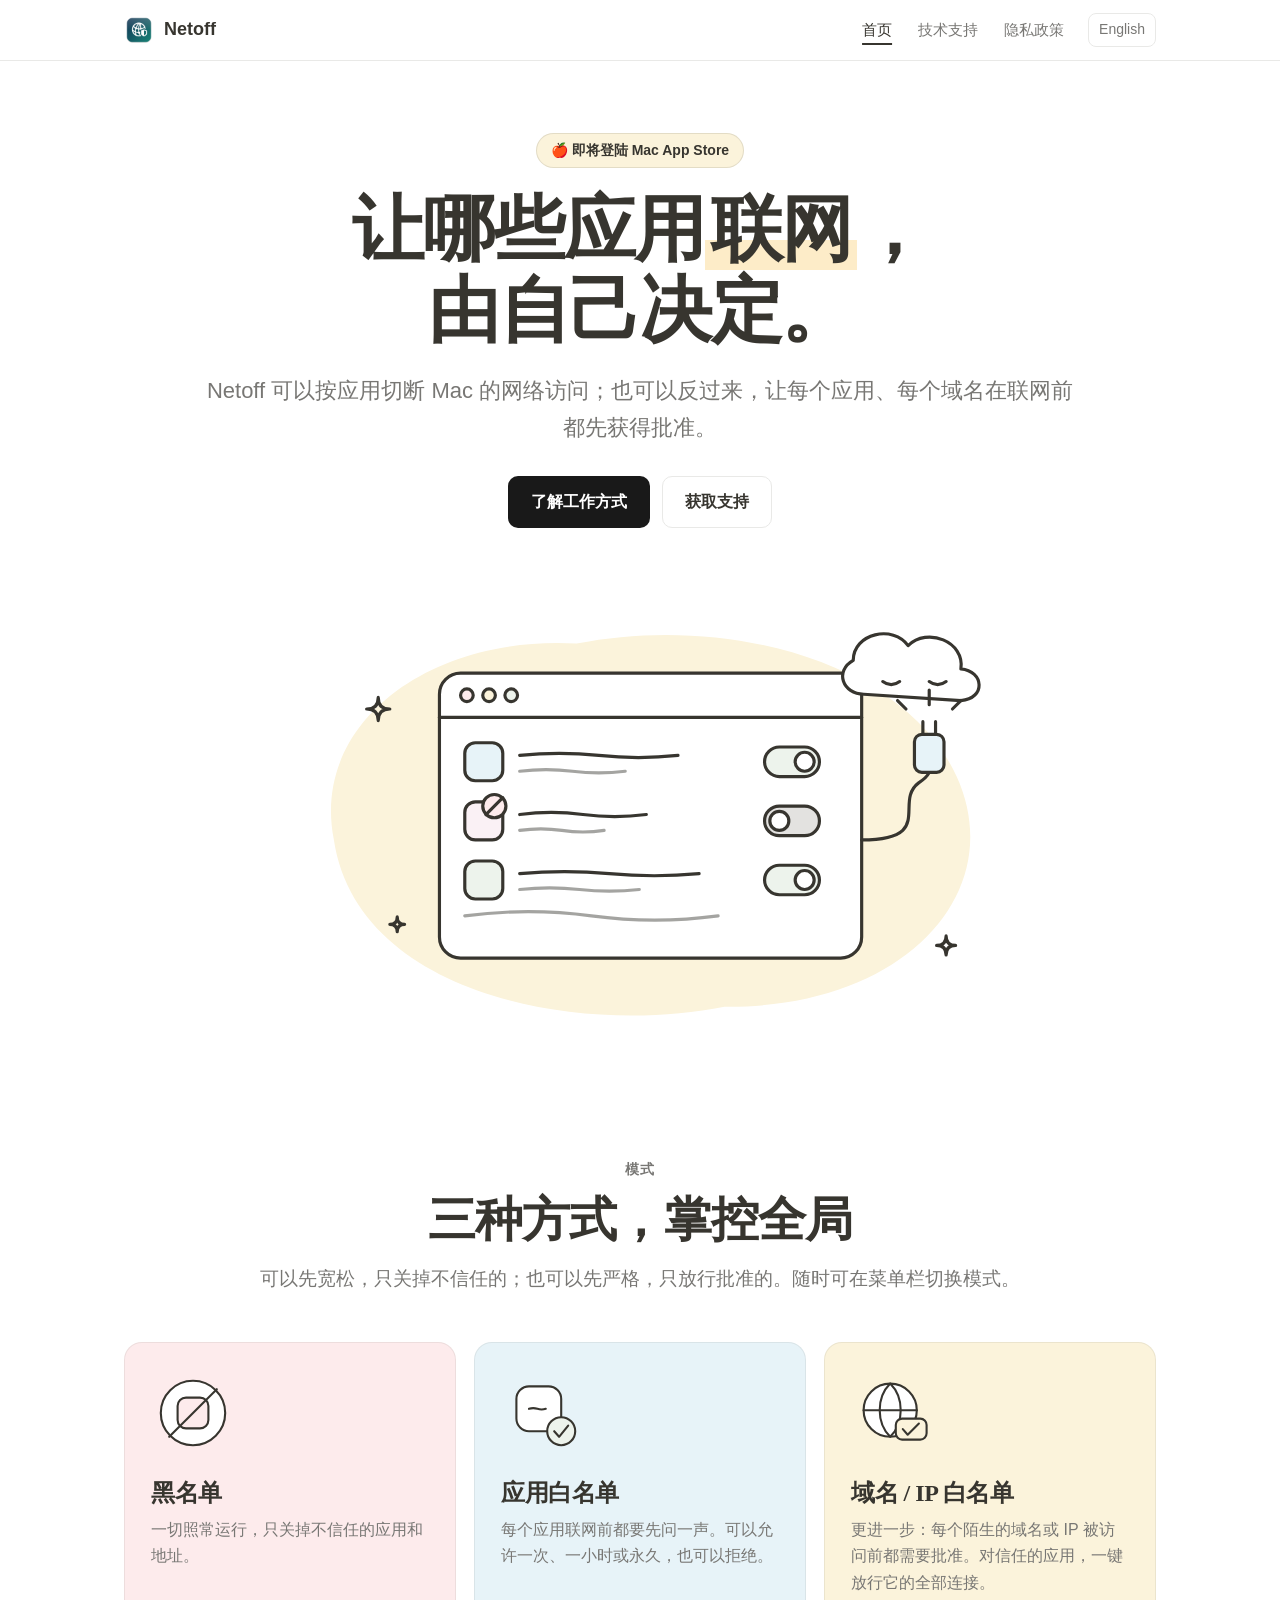
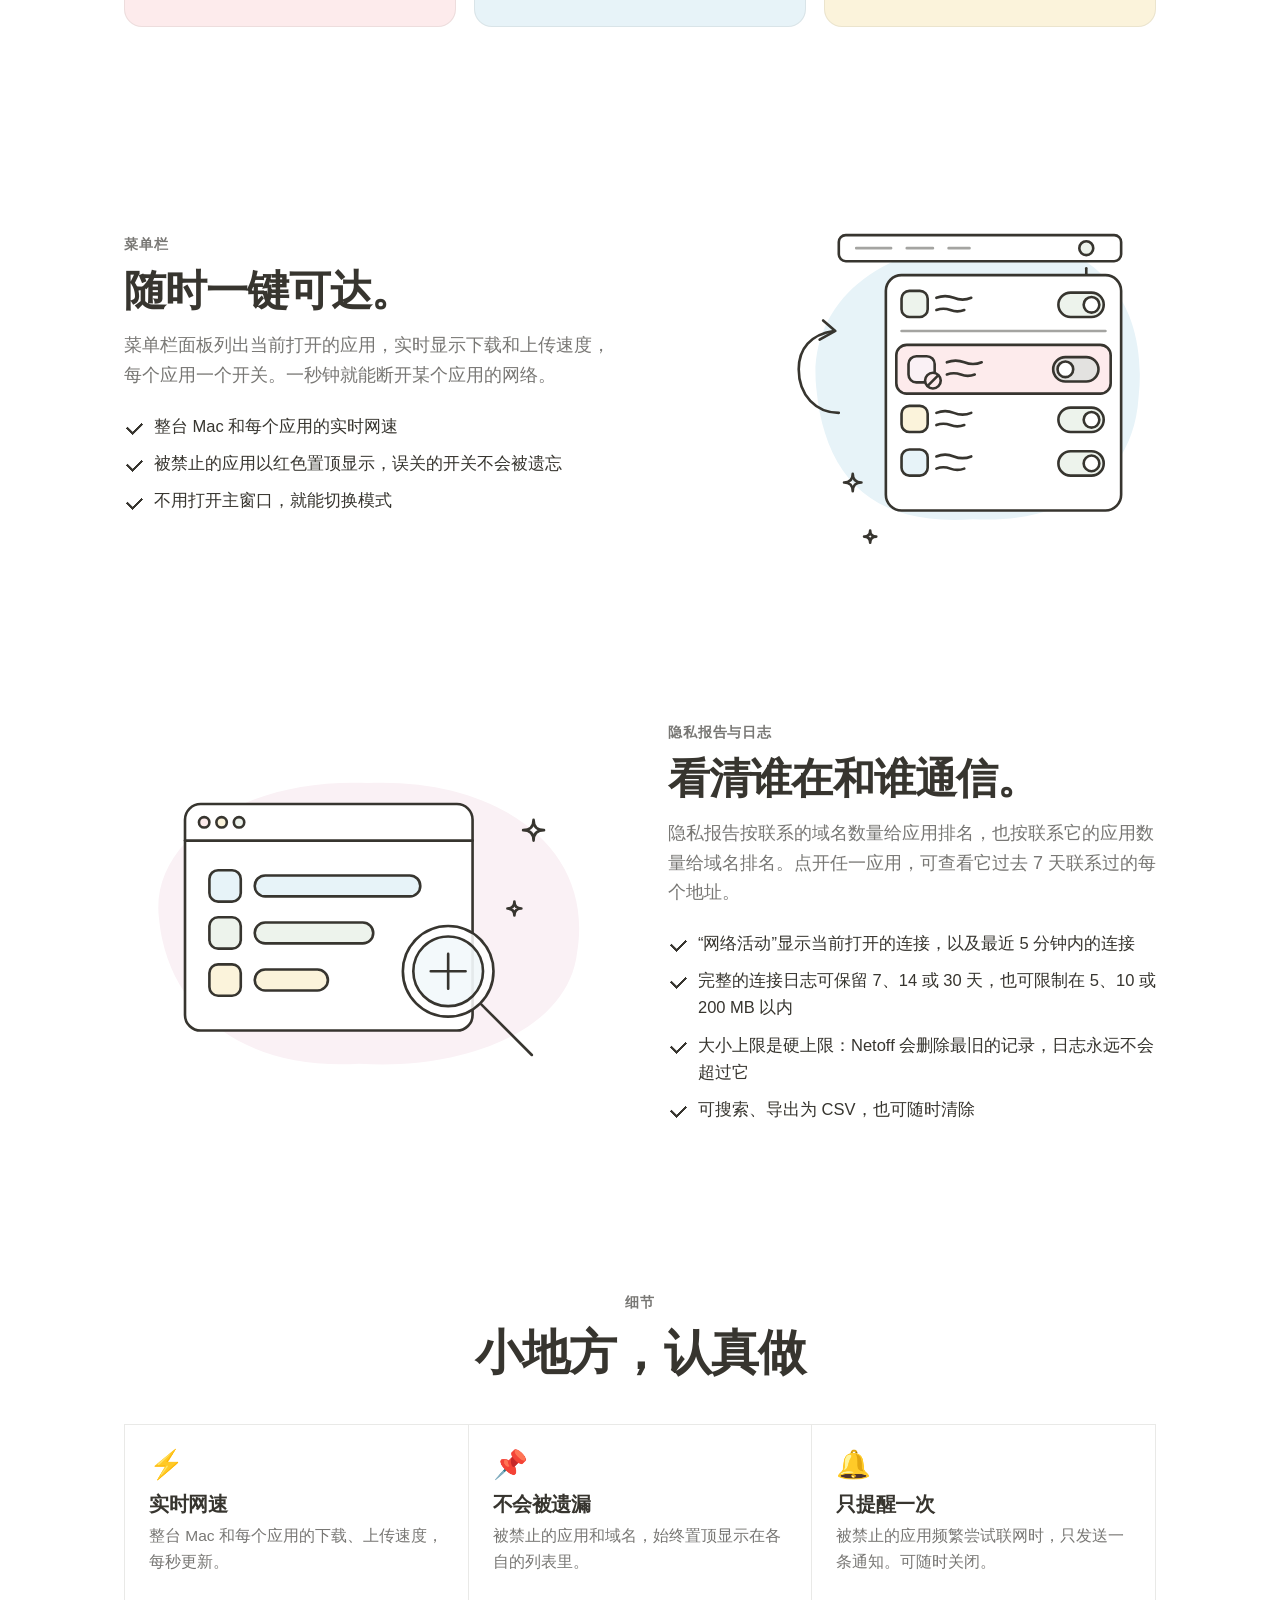
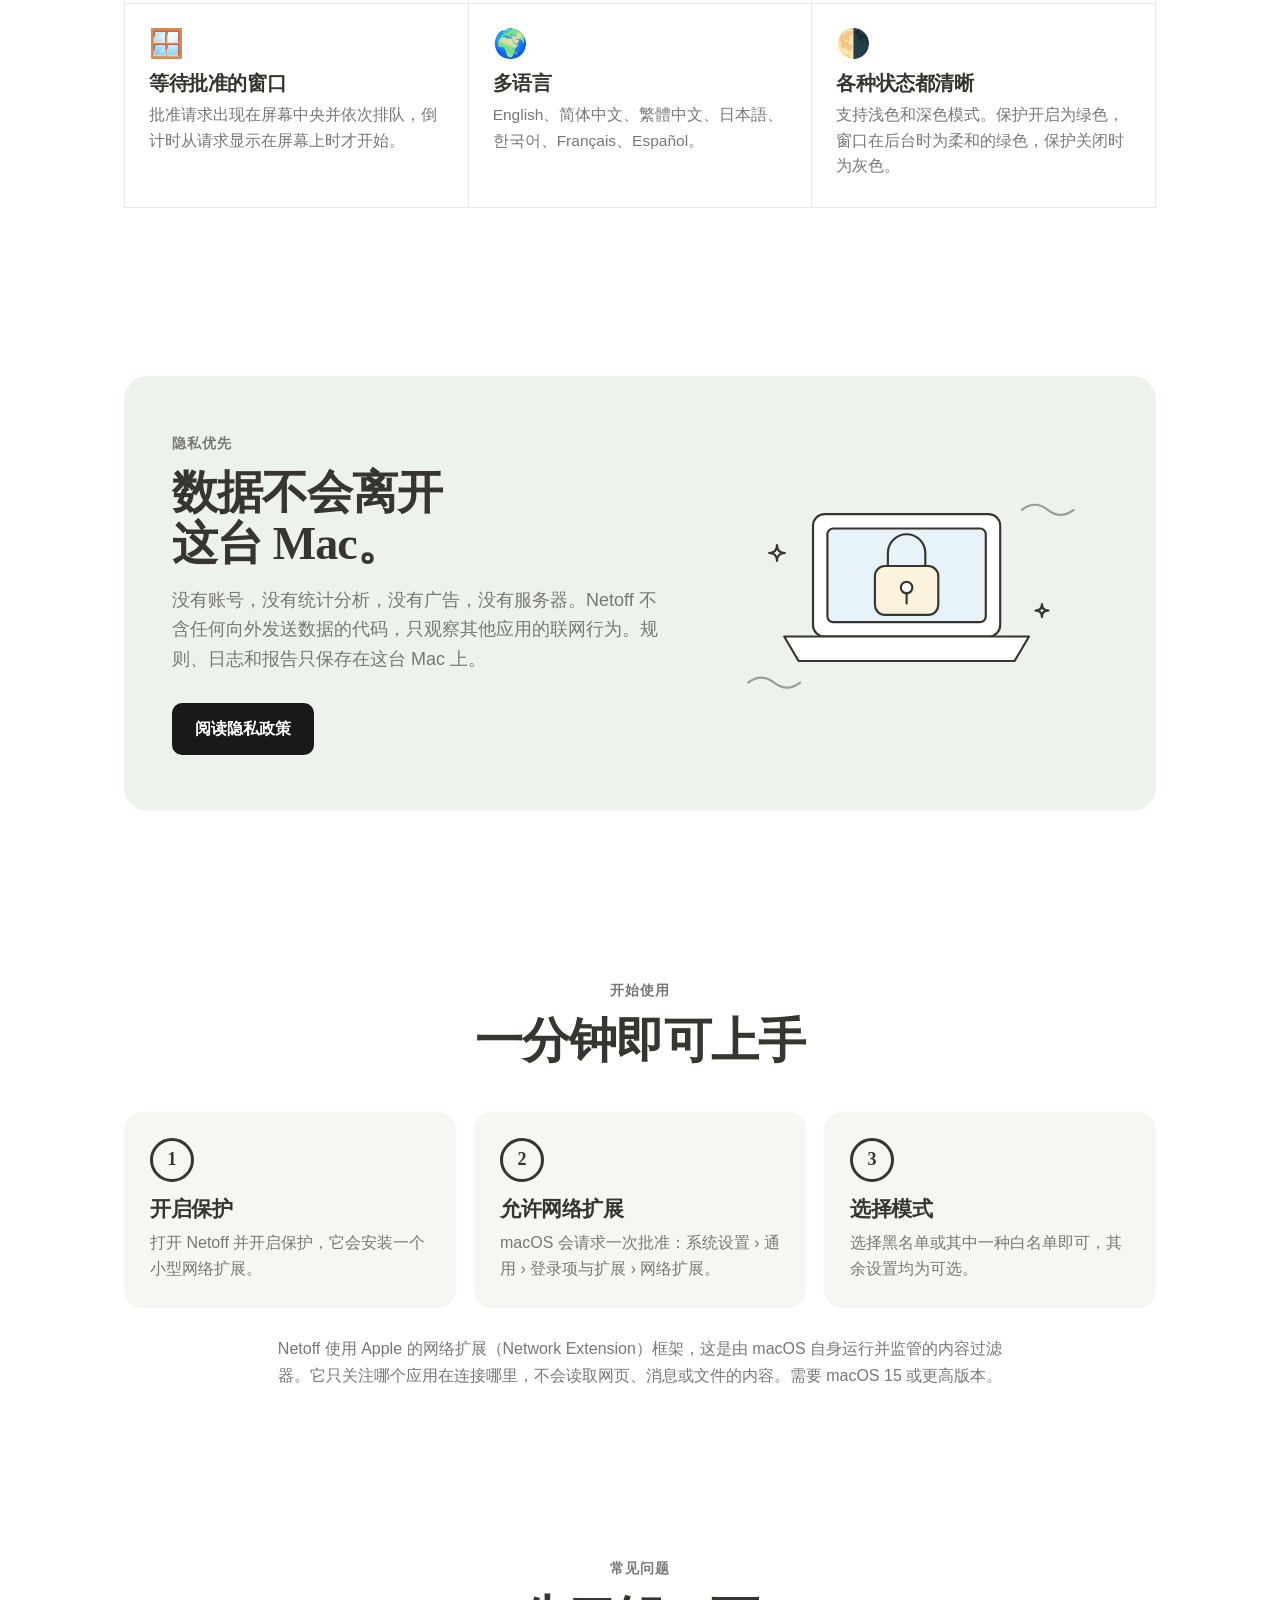
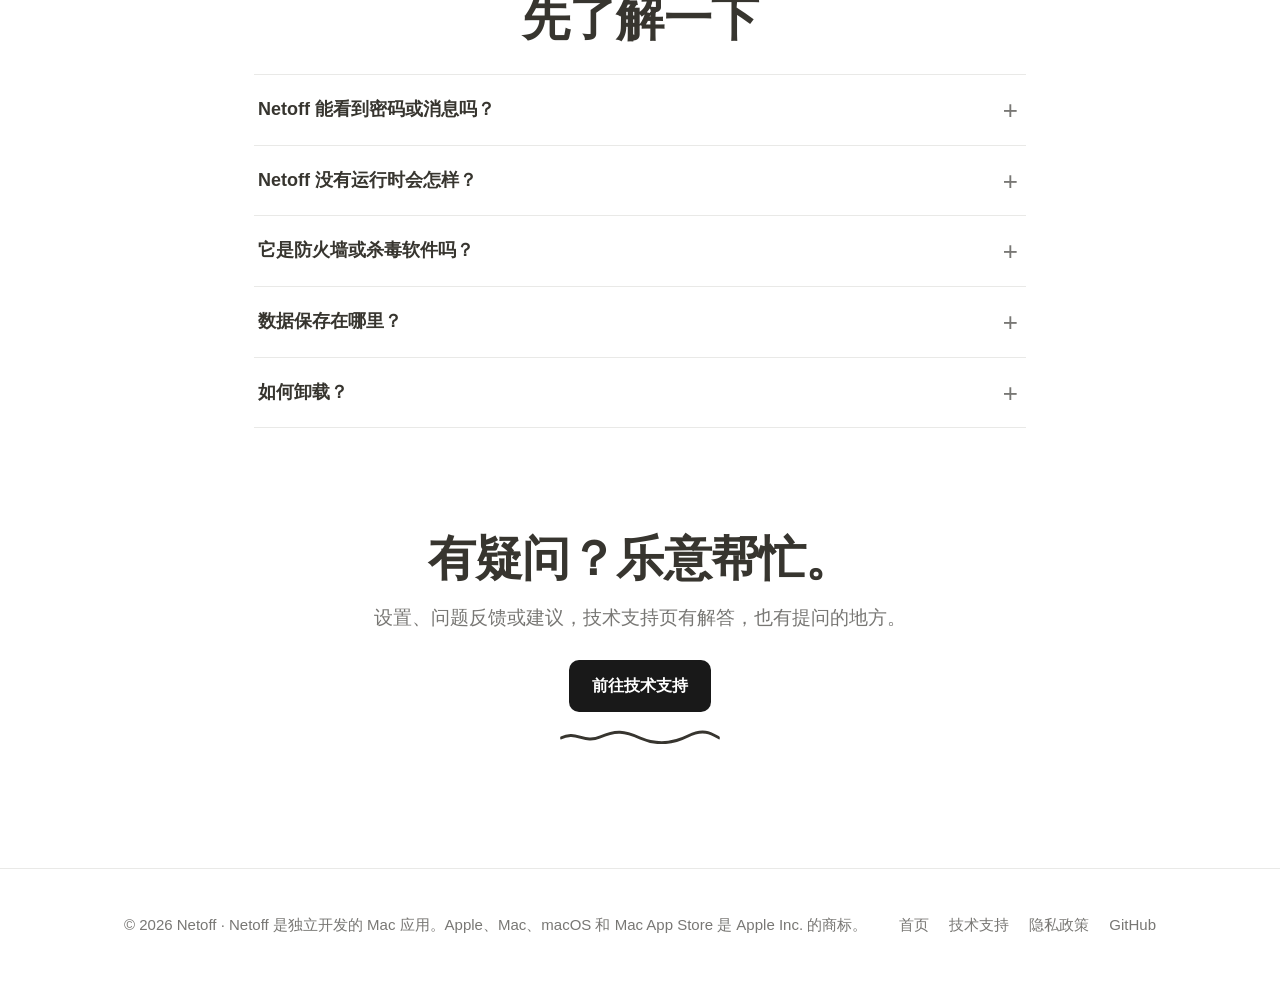
==== zh/index.html @ 0791eb42 "Add Netoff website: home, privacy policy and support (en, zh-Hans) Static site for GitHub Pages in a" ====
<!doctype html>
<html lang="zh-Hans">
<head>
<meta charset="utf-8">
<meta name="viewport" content="width=device-width, initial-scale=1">
<title>Netoff — 让哪些应用联网，由自己决定</title>
<meta name="description" content="Netoff 是一款 Mac 应用：按应用切断网络访问，或要求每个应用、每个域名联网前先获得批准。实时网速、隐私报告和连接日志。数据不会离开这台 Mac。">
<meta name="color-scheme" content="light dark">
<link rel="canonical" href="https://boxhezibox.github.io/netoff/zh/">
<link rel="alternate" hreflang="en" href="https://boxhezibox.github.io/netoff/">
<link rel="alternate" hreflang="zh-Hans" href="https://boxhezibox.github.io/netoff/zh/">
<link rel="alternate" hreflang="x-default" href="https://boxhezibox.github.io/netoff/">
<link rel="icon" type="image/png" sizes="32x32" href="../assets/favicon-32.png">
<link rel="apple-touch-icon" href="../assets/icon-180.png">
<meta property="og:type" content="website">
<meta property="og:title" content="Netoff — 让哪些应用联网，由自己决定">
<meta property="og:description" content="Netoff 是一款 Mac 应用：按应用切断网络访问，或要求每个应用、每个域名联网前先获得批准。实时网速、隐私报告和连接日志。数据不会离开这台 Mac。">
<meta property="og:image" content="https://boxhezibox.github.io/netoff/assets/icon-512.png">
<meta name="twitter:card" content="summary">
<link rel="stylesheet" href="../assets/style.css">
</head>
<body>
<a class="skip" href="#main">跳到正文</a>
<header class="nav"><div class="wrap">
  <a class="brand" href="../zh/" aria-label="Netoff"><img src="../assets/icon-180.png" alt="" width="30" height="30"><span>Netoff</span></a>
  <a class="link hide-sm" href="index.html" aria-current="page">首页</a>
  <a class="link" href="support.html">技术支持</a>
  <a class="link" href="privacy.html">隐私政策</a>
  <a class="lang" href="../index.html" hreflang="en" lang="en">English</a>
</div></header>
<main id="main">

<div class="wrap hero">
  <span class="pill">🍎 即将登陆 Mac App Store</span>
  <h1><span class="nb">让哪些应用<span class="mark">联网</span>，</span><span class="nb">由自己决定。</span></h1>
  <p class="sub">Netoff 可以按应用切断 Mac 的网络访问；也可以反过来，让每个应用、每个域名在联网前都先获得批准。</p>
  <div class="cta"><a class="btn primary" href="#how">了解工作方式</a><a class="btn ghost" href="support.html">获取支持</a></div>
  <div class="art"><svg class="doodle" viewBox="0 0 720 440" role="img" aria-label="A Mac window with three apps, one switched off, and a cable unplugged from the cloud" xmlns="http://www.w3.org/2000/svg">
  <path class="f-y" d="M70 250 C48 140 160 56 300 64 C440 36 610 80 660 190 C710 300 610 410 440 408 C300 436 92 396 70 250Z"/>
  <rect class="ink f-w" x="170" y="92" width="400" height="270" rx="20"/>
  <path class="ink" d="M170 134 H570"/>
  <circle class="ink f-r" cx="196" cy="113" r="6"/><circle class="ink f-y" cx="217" cy="113" r="6"/><circle class="ink f-g" cx="238" cy="113" r="6"/>
  <rect class="ink f-b" x="194" y="158" width="36" height="36" rx="10"/><path class="ink" d="M246 170 q37.5 -4 75.0 0 t75.0 0"/><path class="ink soft" d="M246 185 q25.0 -3 50.0 0 t50.0 0"/><rect class="ink f-g" x="478" y="162" width="52" height="28" rx="14"/><circle class="ink f-w" cx="516" cy="176" r="9"/>
  <rect class="ink f-p" x="194" y="214" width="36" height="36" rx="10"/><path class="ink" d="M246 226 q30.0 -4 60.0 0 t60.0 0"/><path class="ink soft" d="M246 241 q20.0 -3 40.0 0 t40.0 0"/><rect class="ink f-gray" x="478" y="218" width="52" height="28" rx="14"/><circle class="ink f-w" cx="492" cy="232" r="9"/><circle class="ink f-r" cx="222" cy="218" r="11"/><path class="ink" d="M214 226 L230 210"/>
  <rect class="ink f-g" x="194" y="270" width="36" height="36" rx="10"/><path class="ink" d="M246 282 q42.5 -4 85.0 0 t85.0 0"/><path class="ink soft" d="M246 297 q28.333333333333332 -3 56.666666666666664 0 t56.666666666666664 0"/><rect class="ink f-g" x="478" y="274" width="52" height="28" rx="14"/><circle class="ink f-w" cx="516" cy="288" r="9"/>
  <path class="ink soft" d="M194 322 q60 -8 120 0 t120 0"/>
  <path class="ink f-w" d="M572 112 C552 112 544 90 562 80 C562 54 600 46 614 66 C632 48 668 62 664 88 C686 90 688 116 664 118 Z"/>
  <path class="ink" d="M590 100 q8 6 16 0 M634 100 q8 6 16 0"/>
  <path class="ink" d="M570 250 C640 250 600 214 624 196 C636 188 634 184 634 184"/>
  <rect class="ink f-b" x="620" y="150" width="28" height="36" rx="7" transform="rotate(0)"/>
  <path class="ink" d="M628 150 V138 M640 150 V138"/>
  <path class="ink" d="M612 126 l-8 -8 M634 122 V108 M656 126 l8 -8"/>
  <path class="ink" d="M112 115 Q112 126 123 126 Q112 126 112 137 Q112 126 101 126 Q112 126 112 115Z"/><path class="ink" d="M650 341 Q650 350 659 350 Q650 350 650 359 Q650 350 641 350 Q650 350 650 341Z"/><path class="ink" d="M130 323 Q130 330 137 330 Q130 330 130 337 Q130 330 123 330 Q130 330 130 323Z"/>
</svg></div>
</div>

<section id="modes"><div class="wrap">
  <div class="center"><div class="eyebrow">模式</div><h2 class="title">三种方式，掌控全局</h2>
  <p class="lead">可以先宽松，只关掉不信任的；也可以先严格，只放行批准的。随时可在菜单栏切换模式。</p></div>
  <div class="cards">
    <div class="card bg-r"><div class="ic"><svg class="doodle" viewBox="0 0 120 120" aria-hidden="true" xmlns="http://www.w3.org/2000/svg">
  <circle class="ink f-w" cx="60" cy="60" r="46"/>
  <rect class="ink f-r" x="38" y="38" width="44" height="44" rx="12"/>
  <path class="ink" d="M26 94 L94 26"/>
</svg></div><h3>黑名单</h3><p>一切照常运行，只关掉不信任的应用和地址。</p></div>
    <div class="card bg-b"><div class="ic"><svg class="doodle" viewBox="0 0 120 120" aria-hidden="true" xmlns="http://www.w3.org/2000/svg">
  <rect class="ink f-w" x="22" y="22" width="64" height="64" rx="18"/>
  <path class="ink" d="M40 54 q6 -2 12 0 t12 0"/>
  <circle class="ink f-g" cx="86" cy="86" r="20"/>
  <path class="ink" d="M76 86 l7 8 l13 -16"/>
</svg></div><h3>应用白名单</h3><p>每个应用联网前都要先问一声。可以允许一次、一小时或永久，也可以拒绝。</p></div>
    <div class="card bg-y"><div class="ic"><svg class="doodle" viewBox="0 0 120 120" aria-hidden="true" xmlns="http://www.w3.org/2000/svg">
  <circle class="ink f-w" cx="56" cy="56" r="38"/>
  <path class="ink" d="M18 56 H94 M56 18 C36 38 36 74 56 94 M56 18 C76 38 76 74 56 94"/>
  <rect class="ink f-y" x="64" y="68" width="44" height="30" rx="9"/>
  <path class="ink" d="M74 83 l7 8 l16 -16"/>
</svg></div><h3>域名 / IP 白名单</h3><p>更进一步：每个陌生的域名或 IP 被访问前都需要批准。对信任的应用，一键放行它的全部连接。</p></div>
  </div>
</div></section>

<section><div class="wrap split">
  <div class="text">
    <div class="eyebrow">菜单栏</div>
    <h2>随时一键可达。</h2>
    <p>菜单栏面板列出当前打开的应用，实时显示下载和上传速度，每个应用一个开关。一秒钟就能断开某个应用的网络。</p>
    <ul class="ticks">
      <li>整台 Mac 和每个应用的实时网速</li>
      <li>被禁止的应用以红色置顶显示，误关的开关不会被遗忘</li>
      <li>不用打开主窗口，就能切换模式</li>
    </ul>
  </div>
  <div><svg class="doodle" viewBox="0 0 560 400" role="img" aria-label="A menu bar panel listing apps with switches, a blocked app pinned at the top in red" xmlns="http://www.w3.org/2000/svg">
  <path class="f-b" d="M170 220 C160 120 250 50 380 54 C490 46 552 124 540 232 C534 330 450 378 350 372 C240 380 180 330 170 220Z"/>
  <rect class="ink f-w" x="196" y="46" width="324" height="30" rx="8"/>
  <path class="ink soft" d="M216 61 h40 M274 61 h30 M322 61 h24"/>
  <circle class="ink f-g" cx="480" cy="61" r="8"/>
  <path class="ink" d="M480 84 V92" />
  <rect class="ink f-w" x="250" y="92" width="270" height="270" rx="18"/>
  <rect class="ink f-g" x="268" y="110" width="30" height="30" rx="9"/>
  <path class="ink" d="M308 118 q10 -4 20 0 t20 0 M308 132 q8 -3 16 0 t16 0"/>
  <rect class="ink f-g" x="448" y="112" width="52" height="28" rx="14"/><circle class="ink f-w" cx="486" cy="126" r="9"/>
  <path class="ink soft" d="M268 156 H502"/>
  <rect class="ink f-r" x="262" y="172" width="246" height="56" rx="12"/>
  <rect class="ink f-p" x="276" y="185" width="30" height="30" rx="9"/>
  <circle class="ink f-r" cx="304" cy="213" r="9"/><path class="ink" d="M298 219 L310 207"/>
  <path class="ink" d="M320 192 q10 -4 20 0 t20 0 M320 206 q8 -3 16 0 t16 0"/>
  <rect class="ink f-gray" x="442" y="186" width="52" height="28" rx="14"/><circle class="ink f-w" cx="456" cy="200" r="9"/>
  <rect class="ink f-y" x="268" y="242" width="30" height="30" rx="9"/>
  <path class="ink" d="M308 250 q10 -4 20 0 t20 0 M308 264 q8 -3 16 0 t16 0"/>
  <rect class="ink f-g" x="448" y="244" width="52" height="28" rx="14"/><circle class="ink f-w" cx="486" cy="258" r="9"/>
  <rect class="ink f-b" x="268" y="292" width="30" height="30" rx="9"/>
  <path class="ink" d="M308 300 q10 -4 20 0 t20 0 M308 314 q8 -3 16 0 t16 0"/>
  <rect class="ink f-g" x="448" y="294" width="52" height="28" rx="14"/><circle class="ink f-w" cx="486" cy="308" r="9"/>
  <path class="ink" d="M196 250 C170 250 150 230 150 200 C150 176 164 160 190 156" /><path class="ink" d="M178 144 l14 12 l-18 10"/>
  <path class="ink" d="M212 320 Q212 330 222 330 Q212 330 212 340 Q212 330 202 330 Q212 330 212 320Z"/><path class="ink" d="M232 385 Q232 392 239 392 Q232 392 232 399 Q232 392 225 392 Q232 392 232 385Z"/>
</svg></div>
</div></section>

<section><div class="wrap split rev">
  <div class="text">
    <div class="eyebrow">隐私报告与日志</div>
    <h2>看清谁在和谁通信。</h2>
    <p>隐私报告按联系的域名数量给应用排名，也按联系它的应用数量给域名排名。点开任一应用，可查看它过去 7 天联系过的每个地址。</p>
    <ul class="ticks">
      <li>“网络活动”显示当前打开的连接，以及最近 5 分钟内的连接</li>
      <li>完整的连接日志可保留 7、14 或 30 天，也可限制在 5、10 或 200&nbsp;MB 以内</li>
      <li>大小上限是硬上限：Netoff 会删除最旧的记录，日志永远不会超过它</li>
      <li>可搜索、导出为 CSV，也可随时清除</li>
    </ul>
  </div>
  <div><svg class="doodle" viewBox="0 0 560 400" role="img" aria-label="A report window with ranked bars and a magnifying glass" xmlns="http://www.w3.org/2000/svg">
  <path class="f-p" d="M40 200 C30 110 140 40 280 46 C430 40 540 120 520 240 C510 330 390 376 270 368 C140 376 50 310 40 200Z"/>
  <rect class="ink f-w" x="70" y="70" width="330" height="260" rx="18"/>
  <path class="ink" d="M70 112 H400"/>
  <circle class="ink f-r" cx="92" cy="91" r="6"/><circle class="ink f-y" cx="112" cy="91" r="6"/><circle class="ink f-g" cx="132" cy="91" r="6"/>
  <rect class="ink f-b" x="98" y="146" width="36" height="36" rx="10"/>
  <rect class="ink f-b" x="150" y="152" width="190" height="24" rx="12"/>
  <rect class="ink f-g" x="98" y="200" width="36" height="36" rx="10"/>
  <rect class="ink f-g" x="150" y="206" width="136" height="24" rx="12"/>
  <rect class="ink f-y" x="98" y="254" width="36" height="36" rx="10"/>
  <rect class="ink f-y" x="150" y="260" width="84" height="24" rx="12"/>
  <circle class="ink f-w" cx="372" cy="262" r="52" fill-opacity=".85"/>
  <circle class="ink f-b" cx="372" cy="262" r="40" fill-opacity=".5"/>
  <path class="ink" d="M410 300 L468 358" stroke-width="9"/>
  <path class="ink" d="M352 262 h40 M372 242 v40" stroke-width="3"/>
  <path class="ink" d="M470 88 Q470 100 482 100 Q470 100 470 112 Q470 100 458 100 Q470 100 470 88Z"/><path class="ink" d="M448 182 Q448 190 456 190 Q448 190 448 198 Q448 190 440 190 Q448 190 448 182Z"/>
</svg></div>
</div></section>

<section><div class="wrap">
  <div class="center"><div class="eyebrow">细节</div><h2 class="title">小地方，认真做</h2></div>
  <div class="grid6">
    <div><div class="emo">⚡</div><h3>实时网速</h3><p>整台 Mac 和每个应用的下载、上传速度，每秒更新。</p></div>
    <div><div class="emo">📌</div><h3>不会被遗漏</h3><p>被禁止的应用和域名，始终置顶显示在各自的列表里。</p></div>
    <div><div class="emo">🔔</div><h3>只提醒一次</h3><p>被禁止的应用频繁尝试联网时，只发送一条通知。可随时关闭。</p></div>
    <div><div class="emo">🪟</div><h3>等待批准的窗口</h3><p>批准请求出现在屏幕中央并依次排队，倒计时从请求显示在屏幕上时才开始。</p></div>
    <div><div class="emo">🌍</div><h3>多语言</h3><p>English、简体中文、繁體中文、日本語、한국어、Français、Español。</p></div>
    <div><div class="emo">🌗</div><h3>各种状态都清晰</h3><p>支持浅色和深色模式。保护开启为绿色，窗口在后台时为柔和的绿色，保护关闭时为灰色。</p></div>
  </div>
</div></section>

<section><div class="wrap"><div class="band bg-g">
  <div>
    <div class="eyebrow">隐私优先</div>
    <h2>数据不会离开这台 Mac。</h2>
    <p>没有账号，没有统计分析，没有广告，没有服务器。Netoff 不含任何向外发送数据的代码，只观察其他应用的联网行为。规则、日志和报告只保存在这台 Mac 上。</p>
    <a class="btn primary" href="privacy.html">阅读隐私政策</a>
  </div>
  <div><svg class="doodle" viewBox="0 0 560 400" role="img" aria-label="A laptop with a padlock: data stays on this Mac" xmlns="http://www.w3.org/2000/svg">
  <path class="f-g" d="M40 210 C34 110 140 44 280 48 C430 40 534 120 520 236 C512 330 392 376 270 368 C140 376 50 320 40 210Z"/>
  <rect class="ink f-w" x="150" y="96" width="260" height="170" rx="16"/>
  <rect class="ink f-b" x="170" y="116" width="220" height="130" rx="8"/>
  <path class="ink f-w" d="M110 266 H450 L430 300 H130 Z"/>
  <rect class="ink f-y" x="236" y="168" width="88" height="68" rx="14"/>
  <path class="ink" d="M254 168 v-18 a26 26 0 0 1 52 0 v18"/>
  <circle class="ink f-w" cx="280" cy="198" r="8"/><path class="ink" d="M280 206 v14"/>
  <path class="ink soft" d="M60 330 q18 -14 36 0 t36 0 M440 90 q18 -14 36 0 t36 0"/>
  <path class="ink" d="M100 139 Q100 150 111 150 Q100 150 100 161 Q100 150 89 150 Q100 150 100 139Z"/><path class="ink" d="M468 221 Q468 230 477 230 Q468 230 468 239 Q468 230 459 230 Q468 230 468 221Z"/>
</svg></div>
</div></div></section>

<section id="how"><div class="wrap">
  <div class="center"><div class="eyebrow">开始使用</div><h2 class="title">一分钟即可上手</h2></div>
  <div class="steps">
    <div class="step"><h3>开启保护</h3><p>打开 Netoff 并开启保护，它会安装一个小型网络扩展。</p></div>
    <div class="step"><h3>允许网络扩展</h3><p>macOS 会请求一次批准：系统设置 › 通用 › 登录项与扩展 › 网络扩展。</p></div>
    <div class="step"><h3>选择模式</h3><p>选择黑名单或其中一种白名单即可，其余设置均为可选。</p></div>
  </div>
  <p class="note">Netoff 使用 Apple 的网络扩展（Network Extension）框架，这是由 macOS 自身运行并监管的内容过滤器。它只关注哪个应用在连接哪里，不会读取网页、消息或文件的内容。需要 macOS 15 或更高版本。</p>
</div></section>

<section><div class="wrap" style="max-width:820px">
  <div class="center" style="margin-bottom:28px"><div class="eyebrow">常见问题</div><h2 class="title">先了解一下</h2></div>
  <details><summary>Netoff 能看到密码或消息吗？</summary><div class="a"><p>不能。Netoff 只能看到哪个应用向哪个域名或 IP 地址、哪个端口发起了连接，不会读取流量内容。唯一会查看内容的是未加密的 DNS 应答，仅在内存中处理，用来在 IP 地址旁标注域名。</p></div></details>
  <details><summary>Netoff 没有运行时会怎样？</summary><div class="a"><p>过滤器运行在系统扩展中，所以即使关闭 Netoff 窗口，规则依然生效。需要批准的连接会按设置中的选择被允许或阻止，直到 Netoff 重新打开。</p></div></details>
  <details><summary>它是防火墙或杀毒软件吗？</summary><div class="a"><p>不是。Netoff 按应用控制出站连接，不是入站防火墙，也不扫描恶意软件。</p></div></details>
  <details><summary>数据保存在哪里？</summary><div class="a"><p>只保存在这台 Mac 上。规则、隐私报告和连接日志不会离开它。详情及如何删除全部数据，请见<a href="privacy.html">隐私政策</a>。</p></div></details>
  <details><summary>如何卸载？</summary><div class="a"><p>在 Netoff 的设置中选择“卸载扩展…”，然后把应用移到废纸篓。详细步骤见<a href="support.html#uninstall">技术支持页</a>。</p></div></details>
</div></section>

<section style="padding-top:20px"><div class="wrap center">
  <h2 class="title">有疑问？乐意帮忙。</h2>
  <p class="lead">设置、问题反馈或建议，技术支持页有解答，也有提问的地方。</p>
  <p style="margin-top:26px"><a class="btn primary" href="support.html">前往技术支持</a></p>
  <svg class="squiggle" viewBox="0 0 400 14" preserveAspectRatio="none" aria-hidden="true"><path class="ink" d="M2 8 C40 0 60 14 100 7 S160 1 200 8 S280 14 320 6 S380 4 398 8"/></svg>
</div></section>

</main>
<footer><div class="wrap">
  <span>© 2026 Netoff · Netoff 是独立开发的 Mac 应用。Apple、Mac、macOS 和 Mac App Store 是 Apple Inc. 的商标。</span>
  <span class="links"><a href="index.html">首页</a><a href="support.html">技术支持</a><a href="privacy.html">隐私政策</a><a href="https://github.com/boxhezibox/netoff/issues">GitHub</a></span>
</div></footer>
</body>
</html>
---- assets/style.css ----
/* Netoff website — a quiet, paper-like style: near-black ink, soft pastel blocks, hand-drawn doodles. */

:root {
  --bg: #ffffff;
  --bg-soft: #f7f6f3;
  --ink: #37352f;
  --ink-2: #787774;
  --line: #e9e9e7;
  --btn: #191919;
  --btn-ink: #ffffff;
  --yellow: #fbf3db;
  --blue: #e7f3f8;
  --pink: #faf1f5;
  --green: #edf3ec;
  --red: #fdebec;
  --purple: #f6f3f9;
  --gray: #e3e2e0;
  --hl: #fdecc8;
  --knob-green: #a8d5ae;
  --maxw: 1080px;
  --serif: ui-serif, "New York", "Iowan Old Style", "Palatino Linotype", Georgia, "Songti SC", "Noto Serif CJK SC", "Source Han Serif SC", serif;
  --sans: -apple-system, BlinkMacSystemFont, "Segoe UI", Helvetica, "PingFang SC", "PingFang TC", "Hiragino Sans", "Noto Sans CJK SC", "Microsoft YaHei", Arial, sans-serif, "Apple Color Emoji", "Segoe UI Emoji";
  color-scheme: light dark;
}

@media (prefers-color-scheme: dark) {
  :root {
    --bg: #191919;
    --bg-soft: #202020;
    --ink: #ffffffcf;
    --ink-2: #ffffff80;
    --line: #2f2f2f;
    --btn: #efeeec;
    --btn-ink: #191919;
    --yellow: #3f3924;
    --blue: #1f3440;
    --pink: #3d2c38;
    --green: #223a2b;
    --red: #472a2a;
    --purple: #322d40;
    --gray: #3a3a3a;
    --hl: #5a4a1f;
    --knob-green: #4f8f5b;
  }
}

* { box-sizing: border-box; }
html { scroll-behavior: smooth; -webkit-text-size-adjust: 100%; }
body {
  margin: 0;
  background: var(--bg);
  color: var(--ink);
  font-family: var(--sans);
  font-size: 17px;
  line-height: 1.65;
  -webkit-font-smoothing: antialiased;
}
a { color: inherit; text-decoration-color: var(--ink-2); text-underline-offset: 3px; }
a:hover { text-decoration-color: var(--ink); }
img { max-width: 100%; display: block; }
h1, h2, h3 { font-family: var(--serif); letter-spacing: -0.02em; line-height: 1.12; margin: 0; font-weight: 700; }
p { margin: 0 0 1em; }
.wrap { max-width: var(--maxw); margin: 0 auto; padding: 0 24px; }
.skip { position: absolute; left: -999px; }
.skip:focus { left: 12px; top: 12px; background: var(--bg); padding: 8px 12px; border-radius: 8px; z-index: 20; }

/* Doodles */
.doodle { width: 100%; height: auto; overflow: visible; }
.doodle .ink { stroke: var(--ink); stroke-width: 3; stroke-linecap: round; stroke-linejoin: round; fill: none; }
.doodle .soft { opacity: .45; }
.doodle .f-y { fill: var(--yellow); } .doodle .f-b { fill: var(--blue); } .doodle .f-p { fill: var(--pink); }
.doodle .f-g { fill: var(--green); } .doodle .f-r { fill: var(--red); } .doodle .f-w { fill: var(--bg); }
.doodle .f-gray { fill: var(--gray); }
.doodle path.f-y, .doodle path.f-b, .doodle path.f-p, .doodle path.f-g { stroke: none; }
.doodle .ink.f-y, .doodle .ink.f-b, .doodle .ink.f-p, .doodle .ink.f-g, .doodle .ink.f-r, .doodle .ink.f-w, .doodle .ink.f-gray { stroke: var(--ink); stroke-width: 3; }
.squiggle { width: 160px; height: 14px; display: block; margin: 18px auto 0; }
.squiggle .ink { stroke: var(--ink); stroke-width: 3; fill: none; stroke-linecap: round; }

/* Navigation */
.nav { position: sticky; top: 0; z-index: 10; background: color-mix(in srgb, var(--bg) 86%, transparent); backdrop-filter: saturate(180%) blur(14px); -webkit-backdrop-filter: saturate(180%) blur(14px); border-bottom: 1px solid var(--line); }
.nav .wrap { display: flex; align-items: center; gap: 22px; height: 60px; }
.brand { display: flex; align-items: center; gap: 10px; font-weight: 700; font-size: 18px; text-decoration: none; margin-right: auto; }
.brand img { width: 30px; height: 30px; border-radius: 8px; }
.nav a.link { text-decoration: none; font-size: 15px; color: var(--ink-2); padding: 6px 2px; }
.nav a.link:hover, .nav a.link[aria-current="page"] { color: var(--ink); }
.nav a.link[aria-current="page"] { text-decoration: underline; text-decoration-thickness: 2px; text-underline-offset: 8px; }
.nav .lang { white-space: nowrap; font-size: 14px; border: 1px solid var(--line); border-radius: 8px; padding: 4px 10px; text-decoration: none; color: var(--ink-2); }
.nav .lang:hover { color: var(--ink); background: var(--bg-soft); }

/* Buttons */
.btn { display: inline-flex; align-items: center; gap: 8px; padding: 12px 22px; border-radius: 10px; font-size: 16px; font-weight: 600; text-decoration: none; border: 1px solid transparent; transition: transform .15s ease, background .15s ease; }
.btn.primary { background: var(--btn); color: var(--btn-ink); }
.btn.primary:hover { transform: translateY(-1px); }
.btn.ghost { border-color: var(--line); background: var(--bg); }
.btn.ghost:hover { background: var(--bg-soft); }
.pill { display: inline-flex; align-items: center; gap: 8px; background: var(--yellow); border: 1px solid color-mix(in srgb, var(--ink) 12%, transparent); border-radius: 999px; padding: 5px 14px; font-size: 14px; font-weight: 600; }

/* Hero */
.hero { text-align: center; padding-top: 72px; padding-bottom: 24px; }
.hero h1 { font-size: clamp(38px, 6.4vw, 72px); margin: 22px auto 0; max-width: 13em; text-wrap: balance; }
h2.title, .split h2, .band h2 { text-wrap: balance; }
.hero .sub { font-size: clamp(18px, 2.2vw, 22px); color: var(--ink-2); max-width: 40em; margin: 22px auto 30px; }
.hero .cta { display: flex; gap: 12px; justify-content: center; flex-wrap: wrap; }
.hero .art { max-width: 760px; margin: 48px auto 0; }
.nb { display: inline-block; }
.mark { background: linear-gradient(transparent 62%, var(--hl) 62%); padding: 0 .08em; }

/* Sections */
section { padding: 84px 0; }
.eyebrow { font-size: 14px; font-weight: 600; letter-spacing: .06em; text-transform: uppercase; color: var(--ink-2); margin-bottom: 12px; }
h2.title { font-size: clamp(30px, 4.4vw, 48px); max-width: 16em; }
.lead { font-size: 19px; color: var(--ink-2); max-width: 42em; margin-top: 16px; }
.center { text-align: center; } .center h2.title, .center .lead { margin-left: auto; margin-right: auto; }

.cards { display: grid; grid-template-columns: repeat(3, 1fr); gap: 18px; margin-top: 48px; }
.card { border-radius: 18px; padding: 28px 26px 30px; border: 1px solid color-mix(in srgb, var(--ink) 8%, transparent); }
.card h3 { font-size: 24px; margin: 16px 0 10px; }
.card p { color: var(--ink-2); margin: 0; font-size: 16px; }
.card .ic { width: 84px; }
.bg-y { background: var(--yellow); } .bg-b { background: var(--blue); } .bg-p { background: var(--pink); }
.bg-g { background: var(--green); } .bg-r { background: var(--red); } .bg-pu { background: var(--purple); } .bg-soft { background: var(--bg-soft); }

.split { display: grid; grid-template-columns: 1fr 1fr; gap: 56px; align-items: center; }
.split.rev .text { order: 2; }
.split h2 { font-size: clamp(28px, 4vw, 42px); }
.split p { color: var(--ink-2); font-size: 18px; margin-top: 16px; }
.ticks { list-style: none; padding: 0; margin: 22px 0 0; display: grid; gap: 10px; }
.ticks li { padding-left: 30px; position: relative; font-size: 16.5px; }
.ticks li::before { content: ""; position: absolute; left: 2px; top: .5em; width: 14px; height: 8px; border-left: 3px solid var(--ink); border-bottom: 3px solid var(--ink); transform: rotate(-45deg) scale(.9); border-radius: 1px; }

.grid6 { display: grid; grid-template-columns: repeat(3, 1fr); gap: 0; margin-top: 44px; border-top: 1px solid var(--line); border-left: 1px solid var(--line); }
.grid6 > div { padding: 26px 24px 28px; border-right: 1px solid var(--line); border-bottom: 1px solid var(--line); }
.grid6 .emo { font-size: 28px; line-height: 1; margin-bottom: 14px; }
.grid6 h3 { font-size: 20px; margin-bottom: 8px; }
.grid6 p { margin: 0; color: var(--ink-2); font-size: 15.5px; }

.band { border-radius: 24px; padding: 56px 48px; display: grid; grid-template-columns: 1.1fr .9fr; gap: 40px; align-items: center; }
.band h2 { font-size: clamp(30px, 4.2vw, 46px); }
.band p { font-size: 18px; color: var(--ink-2); margin-top: 16px; }
.band .btn { margin-top: 10px; }

.steps { display: grid; grid-template-columns: repeat(3, 1fr); gap: 18px; margin-top: 44px; counter-reset: s; }
.step { background: var(--bg-soft); border-radius: 18px; padding: 26px; counter-increment: s; }
.step::before { content: counter(s); display: grid; place-items: center; width: 38px; height: 38px; border-radius: 50%; border: 3px solid var(--ink); font-family: var(--serif); font-weight: 700; font-size: 18px; margin-bottom: 16px; }
.step h3 { font-size: 21px; margin-bottom: 8px; }
.step p { margin: 0; color: var(--ink-2); font-size: 16px; }
.note { margin: 28px auto 0; color: var(--ink-2); font-size: 16px; max-width: 46em; text-align: center; }

details { border-bottom: 1px solid var(--line); }
details:first-of-type { border-top: 1px solid var(--line); }
summary { cursor: pointer; list-style: none; padding: 20px 40px 20px 4px; font-weight: 600; font-size: 18px; position: relative; }
summary::-webkit-details-marker { display: none; }
summary::after { content: "+"; position: absolute; right: 8px; top: 50%; transform: translateY(-50%); font-size: 26px; font-weight: 400; color: var(--ink-2); transition: transform .2s ease; }
details[open] summary::after { transform: translateY(-50%) rotate(45deg); }
details .a { padding: 0 4px 22px; color: var(--ink-2); max-width: 46em; }
details .a p:last-child { margin-bottom: 0; }

/* Document pages (privacy / support) */
.doc { padding-top: 64px; padding-bottom: 40px; }
.doc .head { max-width: 760px; margin: 0 auto; }
.doc h1 { font-size: clamp(36px, 5.6vw, 58px); margin-top: 14px; }
.doc .meta { color: var(--ink-2); font-size: 15px; margin-top: 14px; }
.doc .summary { background: var(--yellow); border-radius: 16px; padding: 22px 26px; margin: 36px auto 0; max-width: 760px; font-size: 18px; }
.doc .summary p:last-child { margin: 0; }
.doc article { max-width: 760px; margin: 0 auto; padding-top: 12px; }
.doc h2 { font-size: 28px; margin: 48px 0 14px; }
.doc h3 { font-size: 20px; margin: 28px 0 8px; }
.doc ul { padding-left: 1.3em; margin: 0 0 1em; }
.doc li { margin-bottom: .4em; }
.doc code, kbd { font-family: ui-monospace, "SF Mono", Menlo, monospace; font-size: .9em; background: var(--bg-soft); border: 1px solid var(--line); border-radius: 6px; padding: .1em .4em; }
.doc table { border-collapse: collapse; width: 100%; margin: 16px 0 24px; font-size: 15.5px; }
.doc th, .doc td { text-align: left; vertical-align: top; padding: 12px 14px; border-bottom: 1px solid var(--line); }
.doc th { font-weight: 600; background: var(--bg-soft); }
.callout { display: flex; gap: 14px; background: var(--blue); border-radius: 14px; padding: 18px 20px; margin: 22px 0; }
.callout .emo { font-size: 22px; line-height: 1.4; }
.callout p { margin: 0; }
.toc { max-width: 760px; margin: 28px auto 0; display: flex; flex-wrap: wrap; gap: 8px; }
.toc a { text-decoration: none; font-size: 14.5px; border: 1px solid var(--line); border-radius: 999px; padding: 5px 14px; color: var(--ink-2); }
.toc a:hover { color: var(--ink); background: var(--bg-soft); }
.support-cards { display: grid; grid-template-columns: repeat(3, 1fr); gap: 16px; max-width: 980px; margin: 44px auto 0; }
.support-cards .card { text-decoration: none; display: block; }
.support-cards .card h3 { font-size: 21px; margin: 6px 0 8px; }

/* Footer */
footer { border-top: 1px solid var(--line); padding: 44px 0 56px; margin-top: 40px; color: var(--ink-2); font-size: 15px; }
footer .wrap { display: flex; gap: 24px; flex-wrap: wrap; align-items: center; }
footer .links { display: flex; gap: 20px; flex-wrap: wrap; margin-left: auto; }
footer a { text-decoration: none; } footer a:hover { color: var(--ink); text-decoration: underline; }

@media (max-width: 860px) {
  body { font-size: 16.5px; }
  .cards, .steps, .support-cards { grid-template-columns: 1fr; }
  .split, .band { grid-template-columns: 1fr; gap: 28px; }
  .split.rev .text { order: 0; }
  .grid6 { grid-template-columns: 1fr 1fr; }
  .band { padding: 36px 26px; }
  section { padding: 60px 0; }
  .nav .wrap { gap: 14px; }
  .nav a.link.hide-sm { display: none; }
}
@media (max-width: 520px) { .grid6 { grid-template-columns: 1fr; } .hero { padding-top: 44px; } .nav .wrap { gap: 12px; } .brand span { display: none; } .nav a.link { font-size: 14px; } }
@media (max-width: 600px) { .doc table { table-layout: fixed; font-size: 14px; } .doc th, .doc td { padding: 10px 8px; overflow-wrap: anywhere; } }
@media (prefers-reduced-motion: reduce) { html { scroll-behavior: auto; } .btn { transition: none; } }
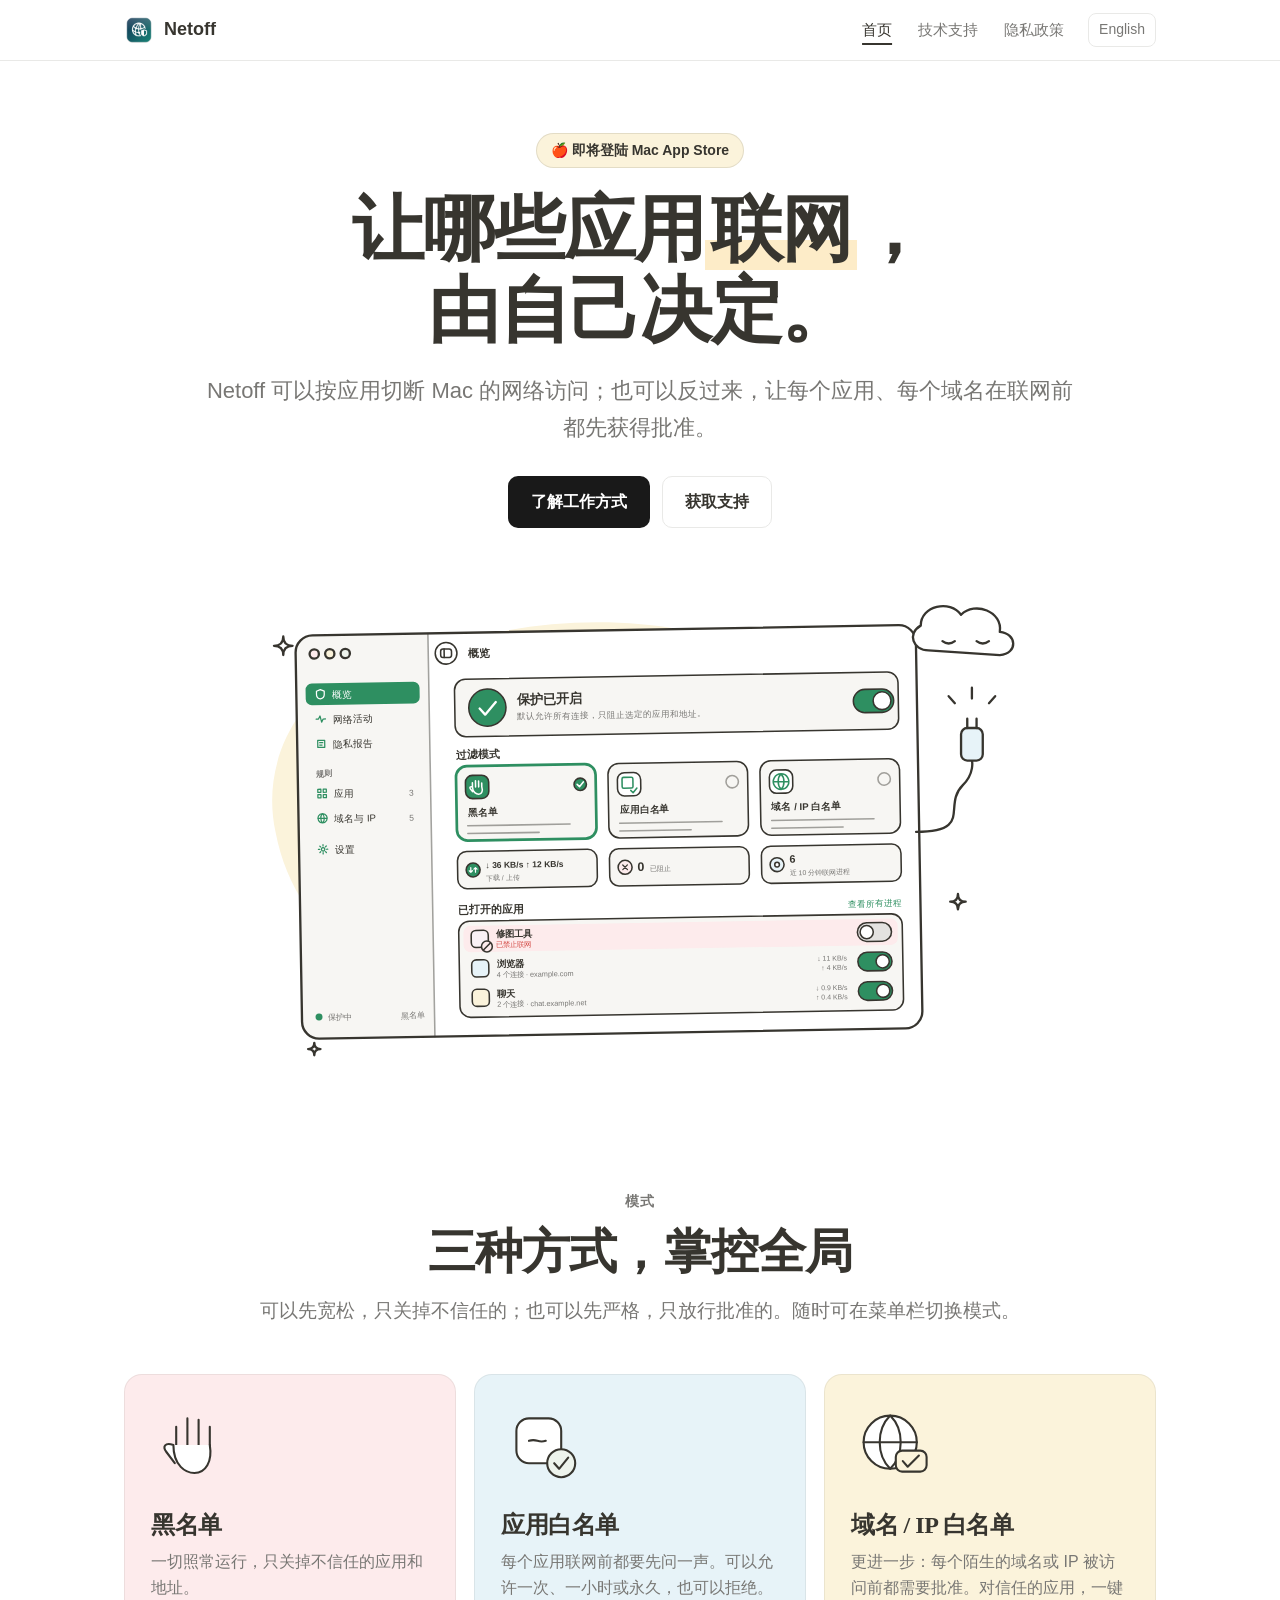
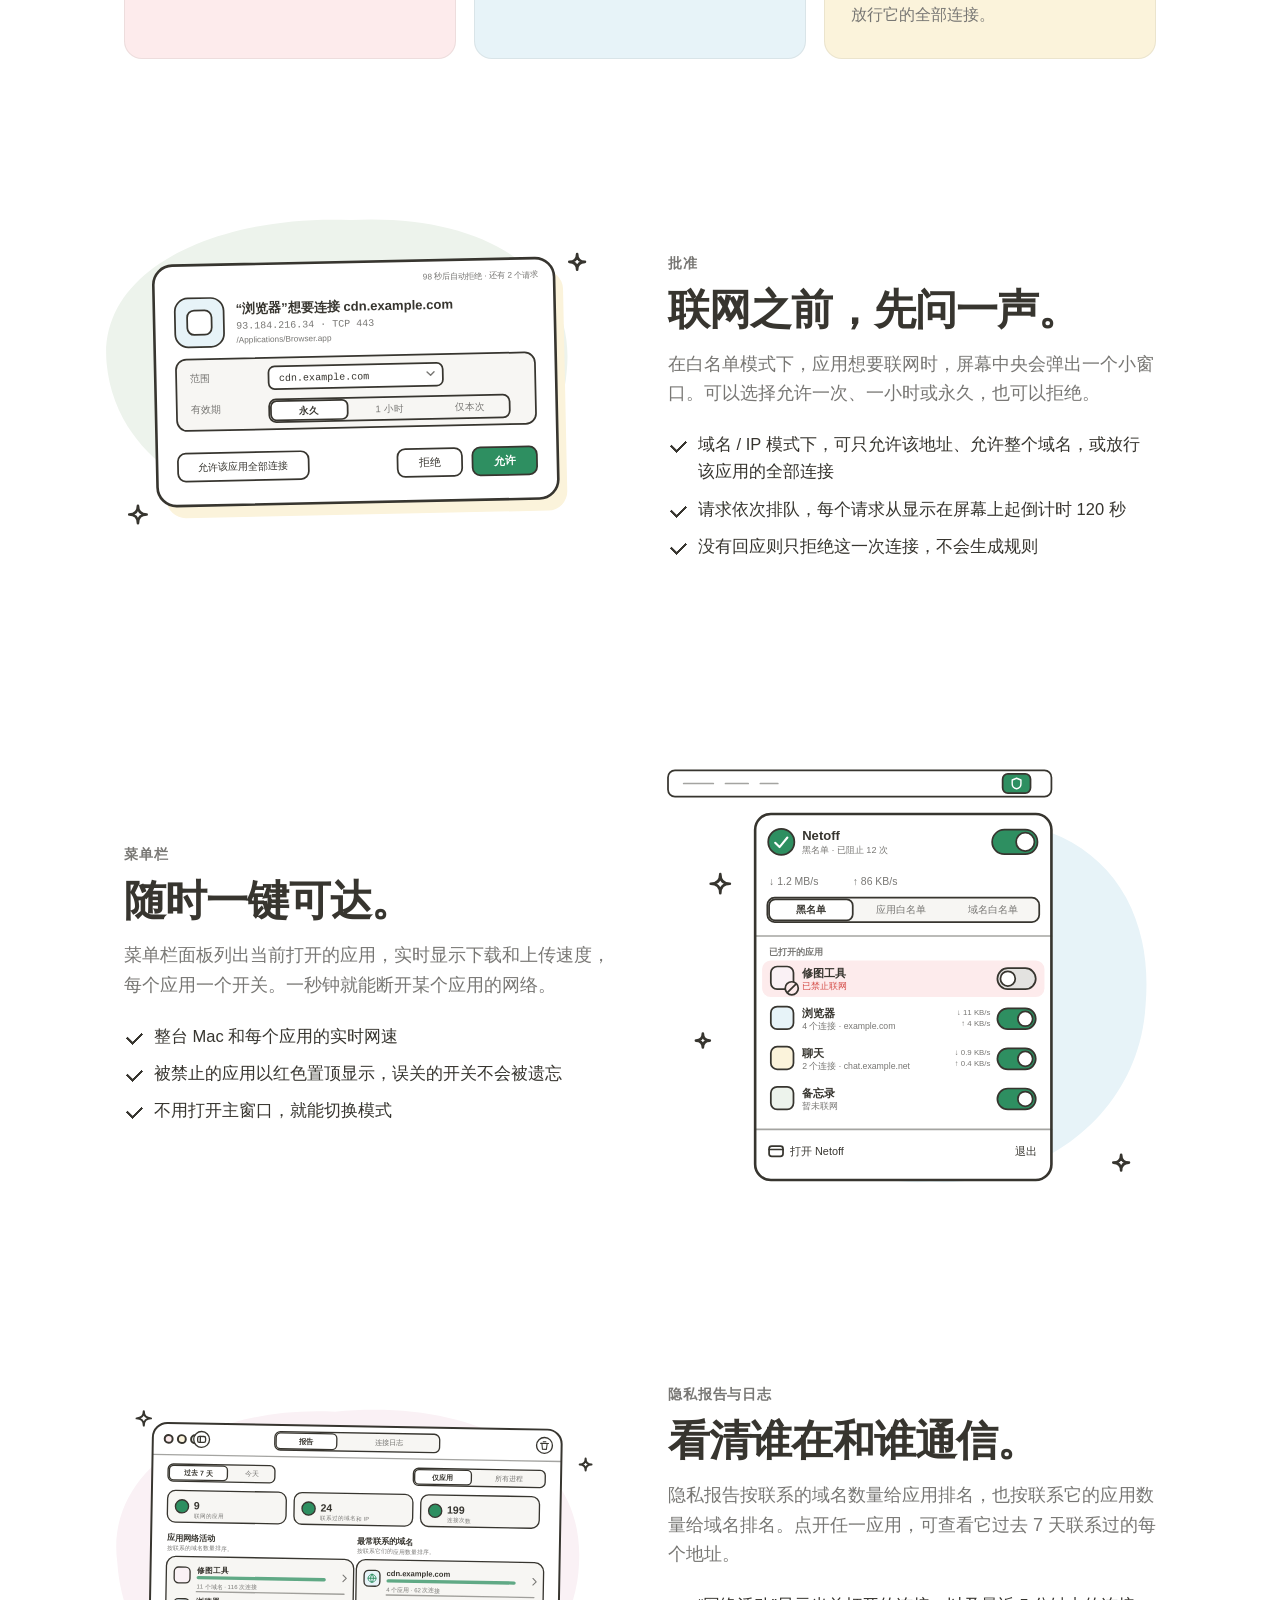
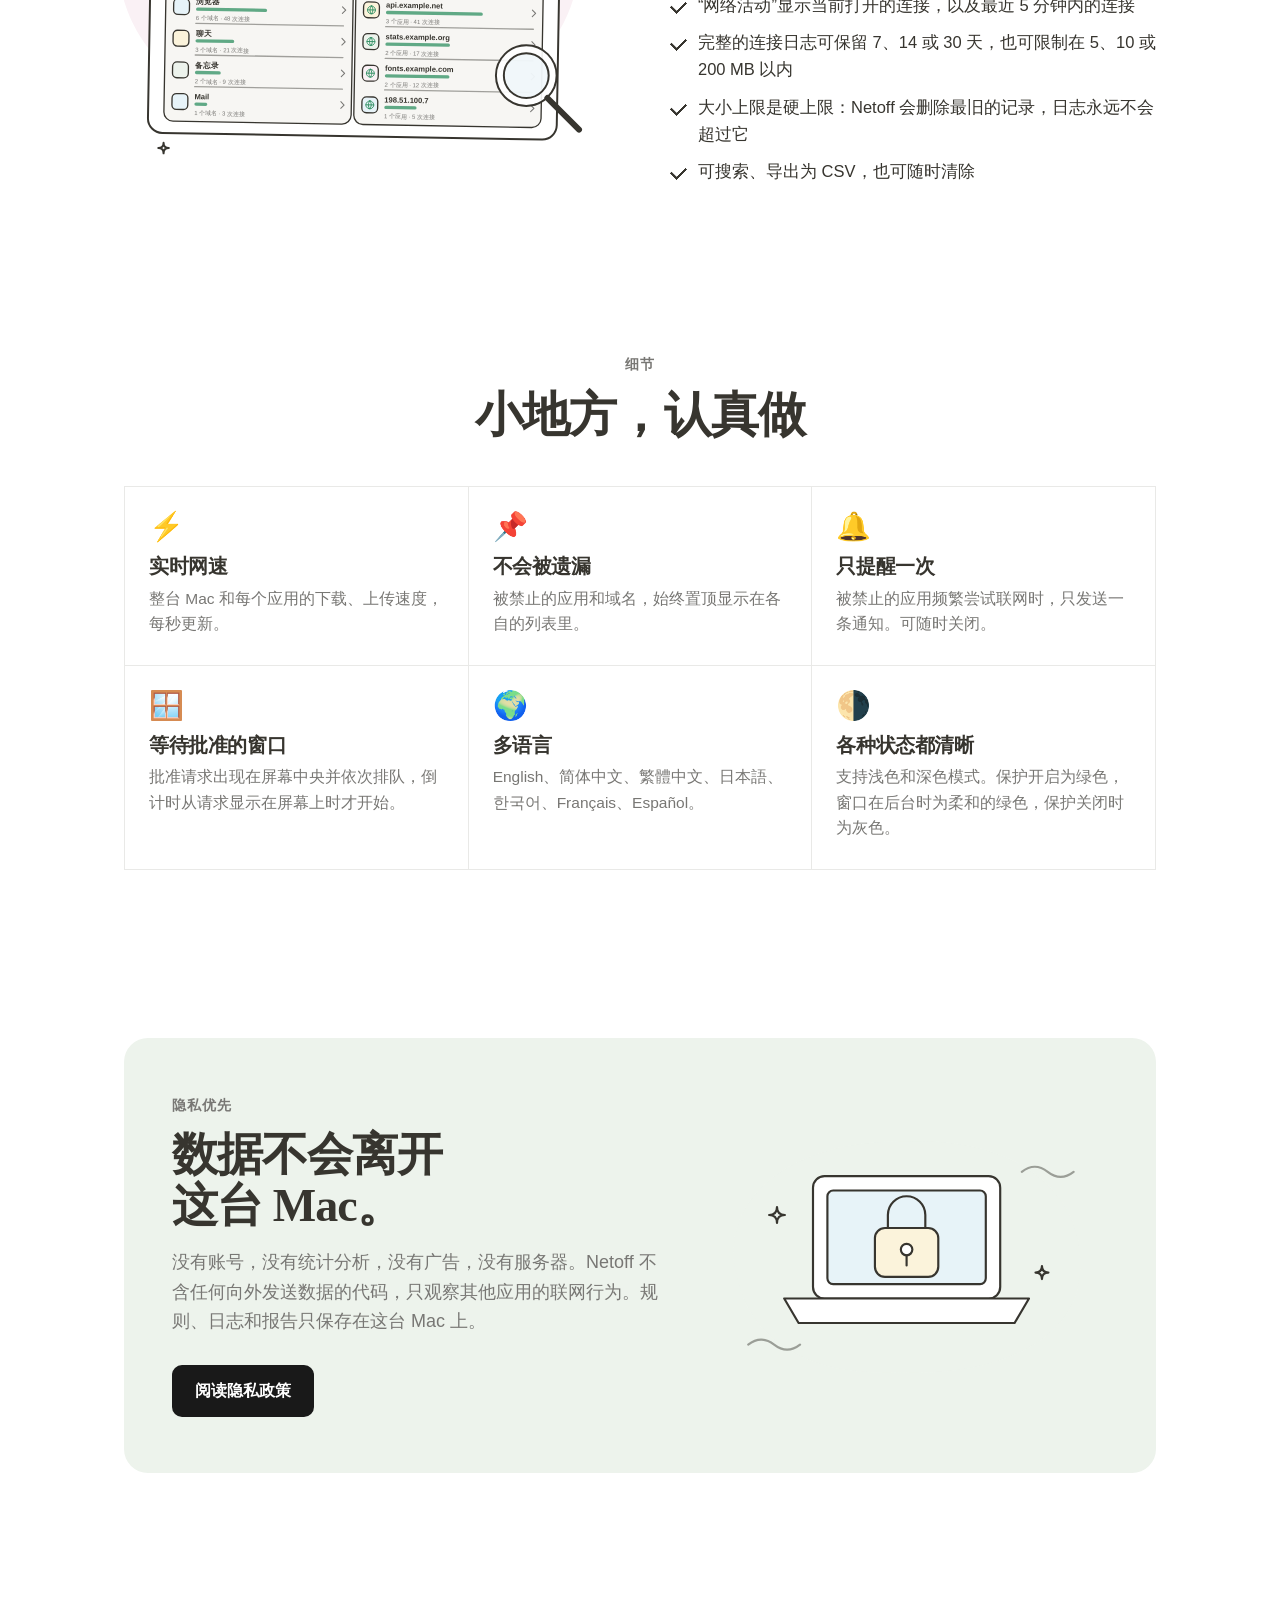
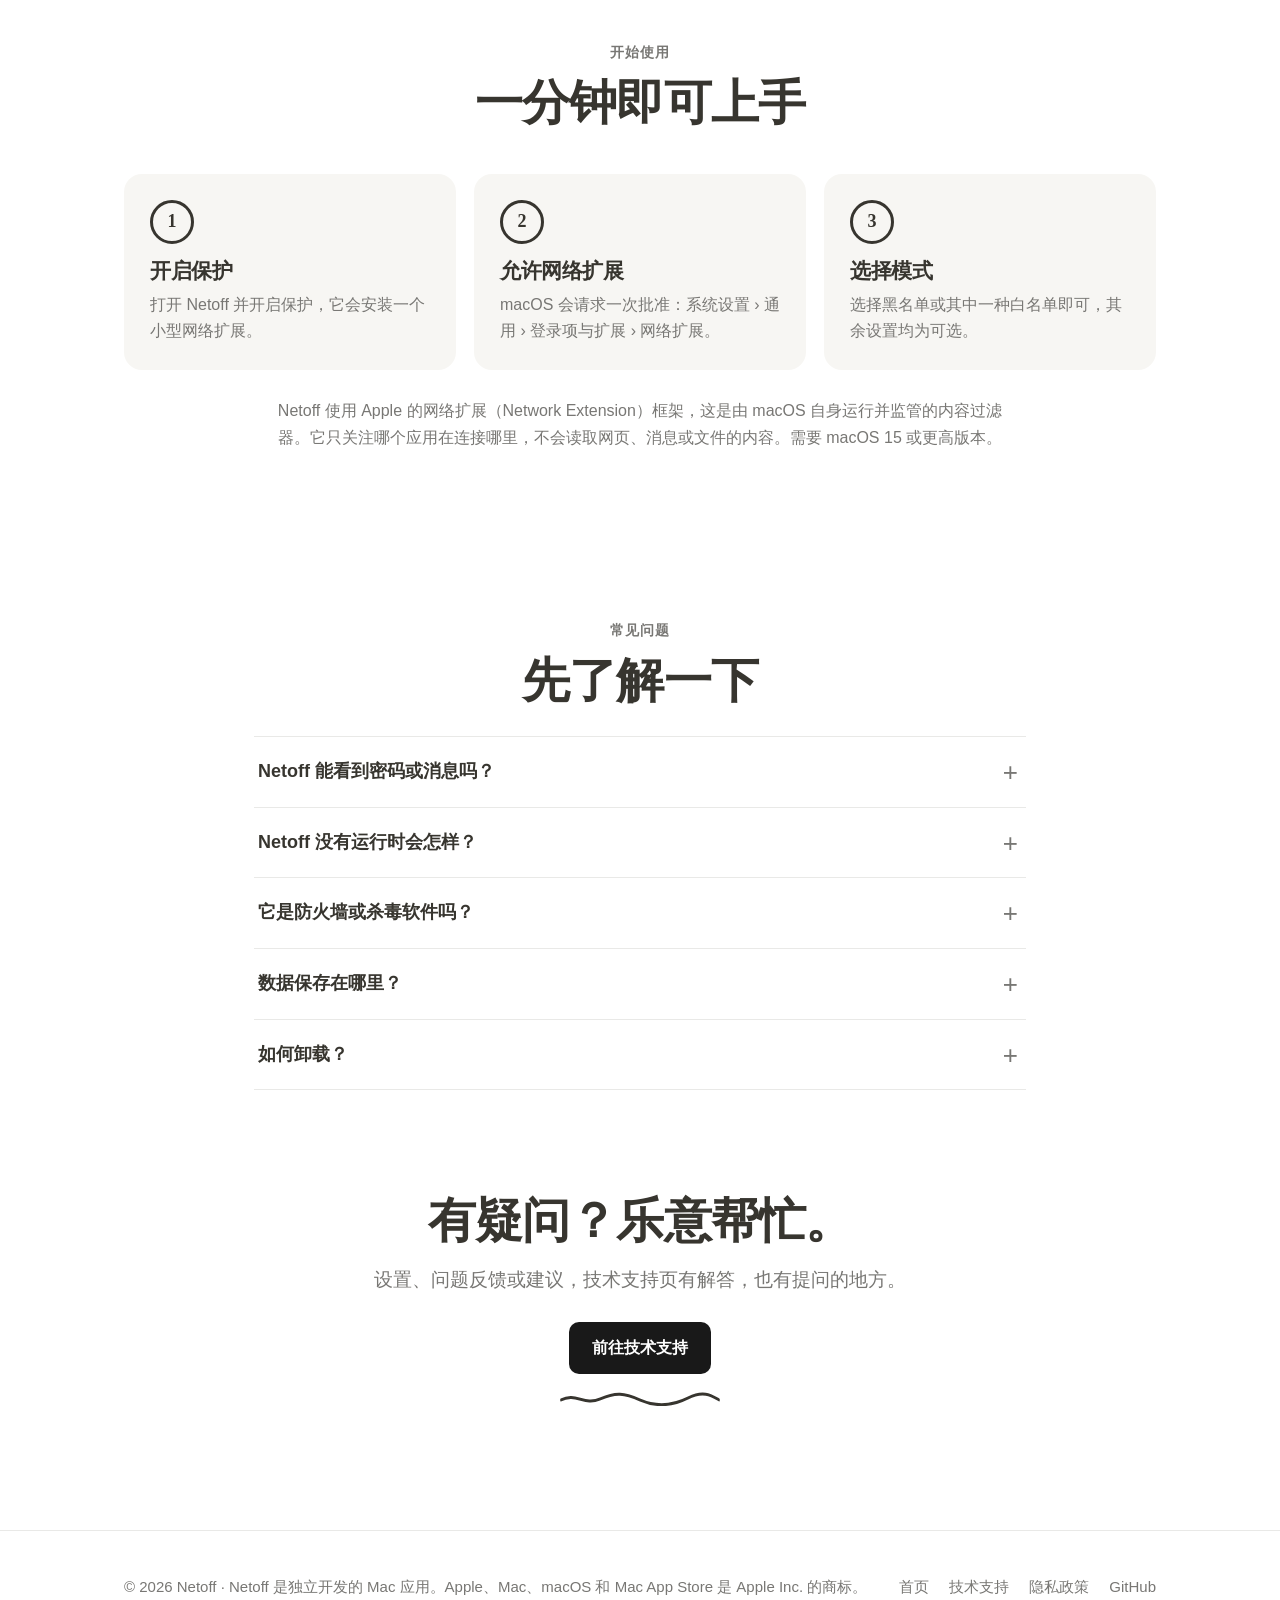
==== commit b7dfe8e2: "Redraw the site illustrations after the real app screens The hero, menu bar panel, report and approv" ====
--- a/zh/index.html
+++ b/zh/index.html
@@ -35,47 +35,31 @@
   <h1><span class="nb">让哪些应用<span class="mark">联网</span>，</span><span class="nb">由自己决定。</span></h1>
   <p class="sub">Netoff 可以按应用切断 Mac 的网络访问；也可以反过来，让每个应用、每个域名在联网前都先获得批准。</p>
   <div class="cta"><a class="btn primary" href="#how">了解工作方式</a><a class="btn ghost" href="support.html">获取支持</a></div>
-  <div class="art"><svg class="doodle" viewBox="0 0 720 440" role="img" aria-label="A Mac window with three apps, one switched off, and a cable unplugged from the cloud" xmlns="http://www.w3.org/2000/svg">
-  <path class="f-y" d="M70 250 C48 140 160 56 300 64 C440 36 610 80 660 190 C710 300 610 410 440 408 C300 436 92 396 70 250Z"/>
-  <rect class="ink f-w" x="170" y="92" width="400" height="270" rx="20"/>
-  <path class="ink" d="M170 134 H570"/>
-  <circle class="ink f-r" cx="196" cy="113" r="6"/><circle class="ink f-y" cx="217" cy="113" r="6"/><circle class="ink f-g" cx="238" cy="113" r="6"/>
-  <rect class="ink f-b" x="194" y="158" width="36" height="36" rx="10"/><path class="ink" d="M246 170 q37.5 -4 75.0 0 t75.0 0"/><path class="ink soft" d="M246 185 q25.0 -3 50.0 0 t50.0 0"/><rect class="ink f-g" x="478" y="162" width="52" height="28" rx="14"/><circle class="ink f-w" cx="516" cy="176" r="9"/>
-  <rect class="ink f-p" x="194" y="214" width="36" height="36" rx="10"/><path class="ink" d="M246 226 q30.0 -4 60.0 0 t60.0 0"/><path class="ink soft" d="M246 241 q20.0 -3 40.0 0 t40.0 0"/><rect class="ink f-gray" x="478" y="218" width="52" height="28" rx="14"/><circle class="ink f-w" cx="492" cy="232" r="9"/><circle class="ink f-r" cx="222" cy="218" r="11"/><path class="ink" d="M214 226 L230 210"/>
-  <rect class="ink f-g" x="194" y="270" width="36" height="36" rx="10"/><path class="ink" d="M246 282 q42.5 -4 85.0 0 t85.0 0"/><path class="ink soft" d="M246 297 q28.333333333333332 -3 56.666666666666664 0 t56.666666666666664 0"/><rect class="ink f-g" x="478" y="274" width="52" height="28" rx="14"/><circle class="ink f-w" cx="516" cy="288" r="9"/>
-  <path class="ink soft" d="M194 322 q60 -8 120 0 t120 0"/>
-  <path class="ink f-w" d="M572 112 C552 112 544 90 562 80 C562 54 600 46 614 66 C632 48 668 62 664 88 C686 90 688 116 664 118 Z"/>
-  <path class="ink" d="M590 100 q8 6 16 0 M634 100 q8 6 16 0"/>
-  <path class="ink" d="M570 250 C640 250 600 214 624 196 C636 188 634 184 634 184"/>
-  <rect class="ink f-b" x="620" y="150" width="28" height="36" rx="7" transform="rotate(0)"/>
-  <path class="ink" d="M628 150 V138 M640 150 V138"/>
-  <path class="ink" d="M612 126 l-8 -8 M634 122 V108 M656 126 l8 -8"/>
-  <path class="ink" d="M112 115 Q112 126 123 126 Q112 126 112 137 Q112 126 101 126 Q112 126 112 115Z"/><path class="ink" d="M650 341 Q650 350 659 350 Q650 350 650 359 Q650 350 641 350 Q650 350 650 341Z"/><path class="ink" d="M130 323 Q130 330 137 330 Q130 330 130 337 Q130 330 123 330 Q130 330 130 323Z"/>
-</svg></div>
+  <div class="art"><svg class="doodle" viewBox="0 0 980 640" role="img" aria-label="Netoff 主窗口：侧边栏、保护开关、三种过滤模式和已打开的应用列表" xmlns="http://www.w3.org/2000/svg"><path class="f-y" d="M20 330 C-10 190 120 60 300 74 C470 36 700 70 780 210 C860 360 740 560 520 556 C320 596 60 540 20 330Z"/><g transform="translate(50 70) rotate(-1 400 260)"><rect class="f-w" x="0" y="0" width="800" height="520" rx="22"/><path class="f-s" d="M22 0 H171 V520 H22 A22 22 0 0 1 0 498 V22 A22 22 0 0 1 22 0Z"/><path class="ink k2 soft" d="M171 0 V520"/><rect class="f-a" x="12" y="62" width="147" height="28" rx="8"/><path class="g gw" transform="translate(24 69) scale(1.0)" d="M7 1 L12 3 V7.5 C12 10.5 9.5 12.5 7 13 C4.5 12.5 2 10.5 2 7.5 V3Z"/><text class="tw" x="46" y="81" font-size="12.5">概览</text><path class="g ga" transform="translate(24 101) scale(1.0)" d="M1 7 H4 L6 3 L8 11 L10 7 H13"/><text class="t" x="46" y="113" font-size="12.5">网络活动</text><path class="g ga" transform="translate(24 133) scale(1.0)" d="M2.5 2.5 H11.5 V11.5 H2.5Z M5 5.5 H9 M5 8.5 H8"/><text class="t" x="46" y="145" font-size="12.5">隐私报告</text><path class="g ga" transform="translate(24 197) scale(1.0)" d="M1.5 1.5 H5.5 V5.5 H1.5Z M8.5 1.5 H12.5 V5.5 H8.5Z M1.5 8.5 H5.5 V12.5 H1.5Z M8.5 8.5 H12.5 V12.5 H8.5Z"/><text class="t" x="46" y="209" font-size="12.5">应用</text><text class="t2" x="149" y="209" font-size="11" text-anchor="end">3</text><path class="g ga" transform="translate(24 229) scale(1.0)" d="M7 1 A6 6 0 1 0 7.01 1Z M1 7 H13 M7 1 C4 4 4 10 7 13 M7 1 C10 4 10 10 7 13"/><text class="t" x="46" y="241" font-size="12.5">域名与 IP</text><text class="t2" x="149" y="241" font-size="11" text-anchor="end">5</text><path class="g ga" transform="translate(24 269) scale(1.0)" d="M7 4.8 A2.2 2.2 0 1 0 7.01 4.8Z M7 1 V2.6 M7 11.4 V13 M1 7 H2.6 M11.4 7 H13 M2.8 2.8 L3.9 3.9 M10.1 10.1 L11.2 11.2 M11.2 2.8 L10.1 3.9 M3.9 10.1 L2.8 11.2"/><text class="t" x="46" y="281" font-size="12.5">设置</text><text class="t2" x="24" y="182" font-size="10.5" font-weight="600">规则</text><circle class="f-a" cx="22" cy="492" r="4.5"/><text class="t2" x="34" y="496" font-size="10.5">保护中</text><text class="t2" x="159" y="496" font-size="10.5" text-anchor="end">黑名单</text><circle class="ink f-r" cx="24" cy="24" r="6"/><circle class="ink f-y" cx="44" cy="24" r="6"/><circle class="ink f-g" cx="64" cy="24" r="6"/><circle class="ink k2 f-w" cx="194" cy="26" r="14"/><rect class="ink k2" x="187" y="20.5" width="14" height="11" rx="3"/><path class="ink k2" d="M191.5 20.5 V31.5"/><text class="t" x="222" y="31" font-size="14" font-weight="700">概览</text><rect class="ink k2 f-s" x="204" y="60" width="572" height="74" rx="14"/><circle class="ink k2 f-a" cx="246" cy="97" r="24"/><path class="g gw" style="stroke-width:3" d="M236 98 L243 106 L257 90"/><text class="t" x="284" y="93" font-size="17" font-weight="700">保护已开启</text><text class="t2" x="284" y="113" font-size="11">默认允许所有连接，只阻止选定的应用和地址。</text><rect class="ink k2 f-a" x="718" y="82" width="52" height="30" rx="15.0"/><circle class="ink k2 f-w" cx="755.0" cy="97.0" r="11.5"/><text class="t" x="204" y="162" font-size="14" font-weight="700">过滤模式</text><rect class="ink k2 f-s sel" x="204" y="172" width="180" height="96" rx="14"/><rect class="ink k2 f-a" x="216" y="184" width="30" height="30" rx="9"/><path class="g gw" style="stroke-width:2" transform="translate(216 184)" d="M9 15 V9.5 M13 15 V7 M17 15 V7.5 M21 15 V10 M9 15 C9 22 14 24.5 17 24.5 C21 24.5 22.5 20 21 15 M9 15 C6 14 5 15.2 6.2 17.2 L9 21"/><circle class="ink k2 f-a" cx="364" cy="198" r="8"/><path class="g gw" style="stroke-width:2" d="M360 198 L363 201 L368 195"/><text class="t" x="218" y="236" font-size="12.5" font-weight="700">黑名单</text><path class="ink k2 soft" d="M218 249 h132 M218 259 h92"/><rect class="ink k2 f-s" x="400" y="172" width="180" height="96" rx="14"/><rect class="ink k2 f-w" x="412" y="184" width="30" height="30" rx="9"/><path class="g ga" style="stroke-width:2" transform="translate(412 184)" d="M6 8 Q6 6 8 6 H18 Q20 6 20 8 V18 Q20 20 18 20 H8 Q6 20 6 18Z M17 23 L20 26 L25 20"/><circle class="ink k2 soft" cx="560" cy="198" r="8"/><text class="t" x="414" y="236" font-size="12.5" font-weight="700">应用白名单</text><path class="ink k2 soft" d="M414 249 h132 M414 259 h92"/><rect class="ink k2 f-s" x="596" y="172" width="180" height="96" rx="14"/><rect class="ink k2 f-w" x="608" y="184" width="30" height="30" rx="9"/><path class="g ga" style="stroke-width:2" transform="translate(608 184)" d="M15 5 A10 10 0 1 0 15.01 5Z M5 15 H25 M15 5 C10 10 10 20 15 25 M15 5 C20 10 20 20 15 25"/><circle class="ink k2 soft" cx="756" cy="198" r="8"/><text class="t" x="610" y="236" font-size="12.5" font-weight="700">域名 / IP 白名单</text><path class="ink k2 soft" d="M610 249 h132 M610 259 h92"/><rect class="ink k2 f-s" x="204" y="282" width="180" height="48" rx="12"/><rect class="ink k2 f-s" x="400" y="282" width="180" height="48" rx="12"/><rect class="ink k2 f-s" x="596" y="282" width="180" height="48" rx="12"/><circle class="ink k2 f-a" cx="224" cy="306" r="9"/><path class="g gw" d="M221 303 V309 M221 309 L219 307 M221 309 L223 307 M227 309 V303 M227 303 L225 305 M227 303 L229 305"/><text class="t" x="240" y="304" font-size="11" font-weight="700">↓ 36 KB/s  ↑ 12 KB/s</text><text class="t2" x="240" y="320" font-size="9">下载 / 上传</text><circle class="ink k2 f-r" cx="420" cy="306" r="9"/><path class="g" stroke="var(--ink)" d="M417 303 L423 309 M423 303 L417 309"/><text class="t" x="436" y="311" font-size="16" font-weight="700">0</text><text class="t2" x="452" y="311" font-size="9">已阻止</text><circle class="ink k2 f-b" cx="616" cy="306" r="9"/><circle class="ink k2 f-w" cx="616" cy="306" r="3"/><text class="t" x="632" y="304" font-size="14" font-weight="700">6</text><text class="t2" x="632" y="320" font-size="9">近 10 分钟联网进程</text><text class="t" x="204" y="362" font-size="14" font-weight="700">已打开的应用</text><text class="ta" x="776" y="362" font-size="11" text-anchor="end">查看所有进程</text><rect class="ink k2 f-s" x="204" y="372" width="572" height="124" rx="14"/><rect class="f-r" x="210" y="378" width="560" height="34" rx="9"/><rect class="ink k2 f-p" x="220" y="384" width="22" height="22" rx="6.16"/><circle class="ink k2 f-r" cx="240" cy="405" r="7"/><path class="ink k2" d="M235.8 409.2 L244.2 400.8"/><text class="t" x="252" y="393" font-size="12" font-weight="700">修图工具</text><text class="tr" x="252" y="406" font-size="9.5">已禁止联网</text><rect class="ink k2 f-gray" x="718" y="383" width="44" height="24" rx="12.0"/><circle class="ink k2 f-w" cx="730.0" cy="395.0" r="8.5"/><rect class="ink k2 f-b" x="220" y="422" width="22" height="22" rx="6.16"/><text class="t" x="252" y="432" font-size="12" font-weight="700">浏览器</text><text class="t2" x="252" y="445" font-size="9.5">4 个连接 · example.com</text><text class="t2" x="704" y="431" font-size="9" text-anchor="end">↓ 11 KB/s</text><text class="t2" x="704" y="443" font-size="9" text-anchor="end">↑ 4 KB/s</text><rect class="ink k2 f-a" x="718" y="421" width="44" height="24" rx="12.0"/><circle class="ink k2 f-w" cx="750.0" cy="433.0" r="8.5"/><rect class="ink k2 f-y" x="220" y="460" width="22" height="22" rx="6.16"/><text class="t" x="252" y="470" font-size="12" font-weight="700">聊天</text><text class="t2" x="252" y="483" font-size="9.5">2 个连接 · chat.example.net</text><text class="t2" x="704" y="469" font-size="9" text-anchor="end">↓ 0.9 KB/s</text><text class="t2" x="704" y="481" font-size="9" text-anchor="end">↑ 0.4 KB/s</text><rect class="ink k2 f-a" x="718" y="459" width="44" height="24" rx="12.0"/><circle class="ink k2 f-w" cx="750.0" cy="471.0" r="8.5"/><rect class="ink" x="0" y="0" width="800" height="520" rx="22"/></g><path class="ink f-w" d="M862 96 C842 96 834 74 852 64 C852 38 890 30 904 50 C922 32 958 46 954 72 C976 74 978 100 954 102 Z"/><path class="ink" d="M880 84 q8 6 16 0 M924 84 q8 6 16 0"/><path class="ink" d="M846 330 C920 330 880 296 906 270 C922 254 918 238 918 238"/><rect class="ink f-b" x="904" y="196" width="28" height="42" rx="8"/><path class="ink" d="M912 196 V184 M924 196 V184"/><path class="ink" d="M896 164 l-8 -9 M918 158 V144 M940 164 l8 -9"/><path class="ink" d="M30 78 Q30 90 42 90 Q30 90 30 102 Q30 90 18 90 Q30 90 30 78Z"/><path class="ink" d="M900 410 Q900 420 910 420 Q900 420 900 430 Q900 420 890 420 Q900 420 900 410Z"/><path class="ink" d="M70 602 Q70 610 78 610 Q70 610 70 618 Q70 610 62 610 Q70 610 70 602Z"/></svg></div>
 </div>
 
 <section id="modes"><div class="wrap">
   <div class="center"><div class="eyebrow">模式</div><h2 class="title">三种方式，掌控全局</h2>
   <p class="lead">可以先宽松，只关掉不信任的；也可以先严格，只放行批准的。随时可在菜单栏切换模式。</p></div>
   <div class="cards">
-    <div class="card bg-r"><div class="ic"><svg class="doodle" viewBox="0 0 120 120" aria-hidden="true" xmlns="http://www.w3.org/2000/svg">
-  <circle class="ink f-w" cx="60" cy="60" r="46"/>
-  <rect class="ink f-r" x="38" y="38" width="44" height="44" rx="12"/>
-  <path class="ink" d="M26 94 L94 26"/>
-</svg></div><h3>黑名单</h3><p>一切照常运行，只关掉不信任的应用和地址。</p></div>
-    <div class="card bg-b"><div class="ic"><svg class="doodle" viewBox="0 0 120 120" aria-hidden="true" xmlns="http://www.w3.org/2000/svg">
-  <rect class="ink f-w" x="22" y="22" width="64" height="64" rx="18"/>
-  <path class="ink" d="M40 54 q6 -2 12 0 t12 0"/>
-  <circle class="ink f-g" cx="86" cy="86" r="20"/>
-  <path class="ink" d="M76 86 l7 8 l13 -16"/>
-</svg></div><h3>应用白名单</h3><p>每个应用联网前都要先问一声。可以允许一次、一小时或永久，也可以拒绝。</p></div>
-    <div class="card bg-y"><div class="ic"><svg class="doodle" viewBox="0 0 120 120" aria-hidden="true" xmlns="http://www.w3.org/2000/svg">
-  <circle class="ink f-w" cx="56" cy="56" r="38"/>
-  <path class="ink" d="M18 56 H94 M56 18 C36 38 36 74 56 94 M56 18 C76 38 76 74 56 94"/>
-  <rect class="ink f-y" x="64" y="68" width="44" height="30" rx="9"/>
-  <path class="ink" d="M74 83 l7 8 l16 -16"/>
-</svg></div><h3>域名 / IP 白名单</h3><p>更进一步：每个陌生的域名或 IP 被访问前都需要批准。对信任的应用，一键放行它的全部连接。</p></div>
+    <div class="card bg-r"><div class="ic"><svg class="doodle" viewBox="0 0 120 120" aria-hidden="true" xmlns="http://www.w3.org/2000/svg"><path class="ink" d="M36 62 V34 M52 62 V22 M68 62 V24 M84 62 V34"/><path class="ink f-w" d="M32 60 C32 90 50 100 62 100 C78 100 88 84 84 60 L84 60 M32 60 C20 56 16 62 22 70 L34 86"/></svg></div><h3>黑名单</h3><p>一切照常运行，只关掉不信任的应用和地址。</p></div>
+    <div class="card bg-b"><div class="ic"><svg class="doodle" viewBox="0 0 120 120" aria-hidden="true" xmlns="http://www.w3.org/2000/svg"><rect class="ink f-w" x="22" y="22" width="64" height="64" rx="18"/><path class="ink" d="M40 54 q6 -2 12 0 t12 0"/><circle class="ink f-g" cx="86" cy="86" r="20"/><path class="ink" d="M76 86 l7 8 l13 -16"/></svg></div><h3>应用白名单</h3><p>每个应用联网前都要先问一声。可以允许一次、一小时或永久，也可以拒绝。</p></div>
+    <div class="card bg-y"><div class="ic"><svg class="doodle" viewBox="0 0 120 120" aria-hidden="true" xmlns="http://www.w3.org/2000/svg"><circle class="ink f-w" cx="56" cy="56" r="38"/><path class="ink" d="M18 56 H94 M56 18 C36 38 36 74 56 94 M56 18 C76 38 76 74 56 94"/><rect class="ink f-y" x="64" y="68" width="44" height="30" rx="9"/><path class="ink" d="M74 83 l7 8 l16 -16"/></svg></div><h3>域名 / IP 白名单</h3><p>更进一步：每个陌生的域名或 IP 被访问前都需要批准。对信任的应用，一键放行它的全部连接。</p></div>
   </div>
+</div></section>
+
+<section><div class="wrap split rev">
+  <div class="text">
+    <div class="eyebrow">批准</div>
+    <h2>联网之前，先问一声。</h2>
+    <p>在白名单模式下，应用想要联网时，屏幕中央会弹出一个小窗口。可以选择允许一次、一小时或永久，也可以拒绝。</p>
+    <ul class="ticks">
+      <li>域名 / IP 模式下，可只允许该地址、允许整个域名，或放行该应用的全部连接</li>
+      <li>请求依次排队，每个请求从显示在屏幕上起倒计时 120 秒</li>
+      <li>没有回应则只拒绝这一次连接，不会生成规则</li>
+    </ul>
+  </div>
+  <div><svg class="doodle" viewBox="0 0 560 400" role="img" aria-label="批准窗口：询问某个应用是否可以连接某个域名" xmlns="http://www.w3.org/2000/svg"><path class="f-g" d="M-20 150 C-30 40 110 -20 260 -14 C420 -22 520 50 508 160 C500 270 380 330 250 322 C100 330 -10 260 -20 150Z" transform="translate(0 6)"/><g transform="translate(36 40) rotate(-1.2 230 138)"><rect class="f-y" x="10" y="14" width="460" height="276" rx="22"/><rect class="ink f-w" x="0" y="0" width="460" height="276" rx="22"/><text class="t2" x="442" y="22" font-size="9.5" text-anchor="end">98 秒后自动拒绝 · 还有 2 个请求</text><rect class="ink k2 f-b" x="24" y="38" width="56" height="56" rx="15"/><rect class="ink k2 f-w" x="38" y="52" width="28" height="28" rx="8"/><text class="t" x="94" y="56" font-size="15" font-weight="700">“浏览器”想要连接 cdn.example.com</text><text class="t2 mono" x="94" y="74" font-size="11.5">93.184.216.34 · TCP 443</text><text class="t2" x="94" y="90" font-size="9.5">/Applications/Browser.app</text><rect class="ink k2 f-s" x="24" y="108" width="412" height="82" rx="12"/><text class="t2" x="40" y="134" font-size="11.5">范围</text><rect class="ink k2 f-w" x="130" y="118" width="200" height="26" rx="7"/><text class="t mono" x="142" y="135" font-size="11.5">cdn.example.com</text><path class="g" stroke="var(--ink-2)" d="M312 128 l4 4 l4 -4"/><text class="t2" x="40" y="170" font-size="11.5">有效期</text><rect class="ink k2 f-s" x="130" y="156" width="276" height="26" rx="7.8"/><rect class="ink k2 f-w" x="132" y="158" width="88" height="22" rx="6.5"/><text class="t" x="176.0" y="172.96" font-size="11" font-weight="600" text-anchor="middle">永久</text><text class="t2" x="268.0" y="172.96" font-size="11" text-anchor="middle">1 小时</text><text class="t2" x="360.0" y="172.96" font-size="11" text-anchor="middle">仅本次</text><rect class="ink k2 f-w" x="24" y="216" width="150" height="32" rx="9"/><text class="t" x="99.0" y="236" font-size="11.5" text-anchor="middle">允许该应用全部连接</text><rect class="ink k2 f-w" x="276" y="216" width="74" height="32" rx="9"/><text class="t" x="313" y="236" font-size="12.5" text-anchor="middle">拒绝</text><rect class="ink k2 f-a" x="362" y="216" width="74" height="32" rx="9"/><text class="tw" x="399" y="236" font-size="12.5" font-weight="600" text-anchor="middle">允许</text></g><path class="ink" d="M16 320 Q16 330 26 330 Q16 330 16 340 Q16 330 6 330 Q16 330 16 320Z"/><path class="ink" d="M520 31 Q520 40 529 40 Q520 40 520 49 Q520 40 511 40 Q520 40 520 31Z"/></svg></div>
 </div></section>
 
 <section><div class="wrap split">
@@ -89,31 +73,7 @@
       <li>不用打开主窗口，就能切换模式</li>
     </ul>
   </div>
-  <div><svg class="doodle" viewBox="0 0 560 400" role="img" aria-label="A menu bar panel listing apps with switches, a blocked app pinned at the top in red" xmlns="http://www.w3.org/2000/svg">
-  <path class="f-b" d="M170 220 C160 120 250 50 380 54 C490 46 552 124 540 232 C534 330 450 378 350 372 C240 380 180 330 170 220Z"/>
-  <rect class="ink f-w" x="196" y="46" width="324" height="30" rx="8"/>
-  <path class="ink soft" d="M216 61 h40 M274 61 h30 M322 61 h24"/>
-  <circle class="ink f-g" cx="480" cy="61" r="8"/>
-  <path class="ink" d="M480 84 V92" />
-  <rect class="ink f-w" x="250" y="92" width="270" height="270" rx="18"/>
-  <rect class="ink f-g" x="268" y="110" width="30" height="30" rx="9"/>
-  <path class="ink" d="M308 118 q10 -4 20 0 t20 0 M308 132 q8 -3 16 0 t16 0"/>
-  <rect class="ink f-g" x="448" y="112" width="52" height="28" rx="14"/><circle class="ink f-w" cx="486" cy="126" r="9"/>
-  <path class="ink soft" d="M268 156 H502"/>
-  <rect class="ink f-r" x="262" y="172" width="246" height="56" rx="12"/>
-  <rect class="ink f-p" x="276" y="185" width="30" height="30" rx="9"/>
-  <circle class="ink f-r" cx="304" cy="213" r="9"/><path class="ink" d="M298 219 L310 207"/>
-  <path class="ink" d="M320 192 q10 -4 20 0 t20 0 M320 206 q8 -3 16 0 t16 0"/>
-  <rect class="ink f-gray" x="442" y="186" width="52" height="28" rx="14"/><circle class="ink f-w" cx="456" cy="200" r="9"/>
-  <rect class="ink f-y" x="268" y="242" width="30" height="30" rx="9"/>
-  <path class="ink" d="M308 250 q10 -4 20 0 t20 0 M308 264 q8 -3 16 0 t16 0"/>
-  <rect class="ink f-g" x="448" y="244" width="52" height="28" rx="14"/><circle class="ink f-w" cx="486" cy="258" r="9"/>
-  <rect class="ink f-b" x="268" y="292" width="30" height="30" rx="9"/>
-  <path class="ink" d="M308 300 q10 -4 20 0 t20 0 M308 314 q8 -3 16 0 t16 0"/>
-  <rect class="ink f-g" x="448" y="294" width="52" height="28" rx="14"/><circle class="ink f-w" cx="486" cy="308" r="9"/>
-  <path class="ink" d="M196 250 C170 250 150 230 150 200 C150 176 164 160 190 156" /><path class="ink" d="M178 144 l14 12 l-18 10"/>
-  <path class="ink" d="M212 320 Q212 330 222 330 Q212 330 212 340 Q212 330 202 330 Q212 330 212 320Z"/><path class="ink" d="M232 385 Q232 392 239 392 Q232 392 232 399 Q232 392 225 392 Q232 392 232 385Z"/>
-</svg></div>
+  <div><svg class="doodle" viewBox="0 0 560 520" role="img" aria-label="Netoff 菜单栏面板：模式切换、带开关的已打开应用，被禁止的应用以红色置顶" xmlns="http://www.w3.org/2000/svg"><path class="f-b" d="M110 280 C90 160 190 70 330 78 C470 66 560 150 548 290 C540 420 420 500 300 492 C180 500 124 400 110 280Z"/><rect class="ink k2 f-w" x="0" y="20" width="440" height="30" rx="8"/><path class="ink k2 soft" d="M18 35 h34 M66 35 h26 M106 35 h20"/><rect class="ink k2 f-a" x="384" y="24" width="32" height="22" rx="6"/><path class="g gw" style="stroke-width:1.6" d="M400 29 L405 31 V35.5 C405 38.5 402.5 40.5 400 41 C397.5 40.5 395 38.5 395 35.5 V31Z"/><g transform="translate(100 70)"><rect class="ink f-w" x="0" y="0" width="340" height="420" rx="18"/><circle class="ink k2 f-a" cx="30" cy="32" r="15"/><path class="g gw" style="stroke-width:2.4" d="M23 33 L28 38 L37 27"/><text class="t" x="54" y="30" font-size="15" font-weight="700">Netoff</text><text class="t2" x="54" y="45" font-size="10.5">黑名单 · 已阻止 12 次</text><rect class="ink k2 f-a" x="272" y="18" width="52" height="28" rx="14.0"/><circle class="ink k2 f-w" cx="310.0" cy="32.0" r="10.5"/><text class="t2" x="16" y="82" font-size="12">↓ 1.2 MB/s</text><text class="t2" x="112" y="82" font-size="12">↑ 86 KB/s</text><rect class="ink k2 f-s" x="14" y="96" width="312" height="28" rx="8.4"/><rect class="ink k2 f-w" x="16" y="98" width="96" height="24" rx="7.0"/><text class="t" x="64.0" y="113.96" font-size="11" font-weight="600" text-anchor="middle">黑名单</text><text class="t2" x="167.0" y="113.96" font-size="11" text-anchor="middle">应用白名单</text><text class="t2" x="273.0" y="113.96" font-size="11" text-anchor="middle">域名白名单</text><path class="ink k2 soft" d="M0 140 H340"/><text class="t2" x="16" y="162" font-size="10.5" font-weight="600">已打开的应用</text><rect class="f-r" x="8" y="168" width="324" height="42" rx="10"/><rect class="ink k2 f-p" x="18" y="175" width="26" height="26" rx="7.280000000000001"/><circle class="ink k2 f-r" cx="42" cy="200" r="7.5"/><path class="ink k2" d="M37.5 204.5 L46.5 195.5"/><text class="t" x="54" y="187" font-size="13" font-weight="700">修图工具</text><text class="tr" x="54" y="201" font-size="10">已禁止联网</text><rect class="ink k2 f-gray" x="278" y="177" width="44" height="24" rx="12.0"/><circle class="ink k2 f-w" cx="290.0" cy="189.0" r="8.5"/><rect class="ink k2 f-b" x="18" y="221" width="26" height="26" rx="7.280000000000001"/><text class="t" x="54" y="233" font-size="13" font-weight="700">浏览器</text><text class="t2" x="54" y="247" font-size="10">4 个连接 · example.com</text><text class="t2" x="270" y="231" font-size="9" text-anchor="end">↓ 11 KB/s</text><text class="t2" x="270" y="243" font-size="9" text-anchor="end">↑ 4 KB/s</text><rect class="ink k2 f-a" x="278" y="223" width="44" height="24" rx="12.0"/><circle class="ink k2 f-w" cx="310.0" cy="235.0" r="8.5"/><rect class="ink k2 f-y" x="18" y="267" width="26" height="26" rx="7.280000000000001"/><text class="t" x="54" y="279" font-size="13" font-weight="700">聊天</text><text class="t2" x="54" y="293" font-size="10">2 个连接 · chat.example.net</text><text class="t2" x="270" y="277" font-size="9" text-anchor="end">↓ 0.9 KB/s</text><text class="t2" x="270" y="289" font-size="9" text-anchor="end">↑ 0.4 KB/s</text><rect class="ink k2 f-a" x="278" y="269" width="44" height="24" rx="12.0"/><circle class="ink k2 f-w" cx="310.0" cy="281.0" r="8.5"/><rect class="ink k2 f-g" x="18" y="313" width="26" height="26" rx="7.280000000000001"/><text class="t" x="54" y="325" font-size="13" font-weight="700">备忘录</text><text class="t2" x="54" y="339" font-size="10">暂未联网</text><rect class="ink k2 f-a" x="278" y="315" width="44" height="24" rx="12.0"/><circle class="ink k2 f-w" cx="310.0" cy="327.0" r="8.5"/><path class="ink k2 soft" d="M0 362 H340"/><rect class="ink k2" x="16" y="381" width="16" height="12" rx="3"/><path class="ink k2" d="M16 385 H32"/><text class="t" x="40" y="391" font-size="12.5">打开 Netoff</text><text class="t" x="324" y="391" font-size="12.5" text-anchor="end">退出</text></g><path class="ink" d="M60 139 Q60 150 71 150 Q60 150 60 161 Q60 150 49 150 Q60 150 60 139Z"/><path class="ink" d="M40 322 Q40 330 48 330 Q40 330 40 338 Q40 330 32 330 Q40 330 40 322Z"/><path class="ink" d="M520 461 Q520 470 529 470 Q520 470 520 479 Q520 470 511 470 Q520 470 520 461Z"/></svg></div>
 </div></section>
 
 <section><div class="wrap split rev">
@@ -128,23 +88,7 @@
       <li>可搜索、导出为 CSV，也可随时清除</li>
     </ul>
   </div>
-  <div><svg class="doodle" viewBox="0 0 560 400" role="img" aria-label="A report window with ranked bars and a magnifying glass" xmlns="http://www.w3.org/2000/svg">
-  <path class="f-p" d="M40 200 C30 110 140 40 280 46 C430 40 540 120 520 240 C510 330 390 376 270 368 C140 376 50 310 40 200Z"/>
-  <rect class="ink f-w" x="70" y="70" width="330" height="260" rx="18"/>
-  <path class="ink" d="M70 112 H400"/>
-  <circle class="ink f-r" cx="92" cy="91" r="6"/><circle class="ink f-y" cx="112" cy="91" r="6"/><circle class="ink f-g" cx="132" cy="91" r="6"/>
-  <rect class="ink f-b" x="98" y="146" width="36" height="36" rx="10"/>
-  <rect class="ink f-b" x="150" y="152" width="190" height="24" rx="12"/>
-  <rect class="ink f-g" x="98" y="200" width="36" height="36" rx="10"/>
-  <rect class="ink f-g" x="150" y="206" width="136" height="24" rx="12"/>
-  <rect class="ink f-y" x="98" y="254" width="36" height="36" rx="10"/>
-  <rect class="ink f-y" x="150" y="260" width="84" height="24" rx="12"/>
-  <circle class="ink f-w" cx="372" cy="262" r="52" fill-opacity=".85"/>
-  <circle class="ink f-b" cx="372" cy="262" r="40" fill-opacity=".5"/>
-  <path class="ink" d="M410 300 L468 358" stroke-width="9"/>
-  <path class="ink" d="M352 262 h40 M372 242 v40" stroke-width="3"/>
-  <path class="ink" d="M470 88 Q470 100 482 100 Q470 100 470 112 Q470 100 458 100 Q470 100 470 88Z"/><path class="ink" d="M448 182 Q448 190 456 190 Q448 190 448 198 Q448 190 440 190 Q448 190 448 182Z"/>
-</svg></div>
+  <div><svg class="doodle" viewBox="0 0 740 570" role="img" aria-label="隐私报告：按联系的域名数量排序的应用，以及最常联系的域名" xmlns="http://www.w3.org/2000/svg"><path class="f-p" d="M-10 260 C-30 120 120 20 320 30 C520 10 700 90 690 260 C684 410 540 500 330 492 C130 506 0 410 -10 260Z"/><g transform="translate(40 52) rotate(1 310 235)"><rect class="f-w" x="0" y="0" width="620" height="470" rx="22"/><circle class="ink f-r" cx="24" cy="24" r="6"/><circle class="ink f-y" cx="44" cy="24" r="6"/><circle class="ink f-g" cx="64" cy="24" r="6"/><circle class="ink k2 f-w" cx="74" cy="24" r="12"/><rect class="ink k2" x="68" y="19.5" width="12" height="9" rx="2.5"/><path class="ink k2" d="M72 19.5 V28.5"/><rect class="ink k2 f-s" x="185.0" y="10" width="250" height="28" rx="8.4"/><rect class="ink k2 f-w" x="187.0" y="12" width="92" height="24" rx="7.0"/><text class="t" x="233.0" y="27.96" font-size="11" font-weight="600" text-anchor="middle">报告</text><text class="t2" x="358.0" y="27.96" font-size="11" text-anchor="middle">连接日志</text><circle class="ink k2 f-w" cx="594" cy="24" r="12"/><path class="g" stroke="var(--ink)" d="M588 21 H600 M590 21 L591 30 H597 L598 21 M592 18.5 H596"/><path class="ink k2 soft" d="M0 48 H620"/><rect class="ink k2 f-s" x="24" y="62" width="162" height="26" rx="7.8"/><rect class="ink k2 f-w" x="26" y="64" width="88" height="22" rx="6.5"/><text class="t" x="70.0" y="78.78" font-size="10.5" font-weight="600" text-anchor="middle">过去 7 天</text><text class="t2" x="151.0" y="78.78" font-size="10.5" text-anchor="middle">今天</text><rect class="ink k2 f-s" x="396" y="62" width="200" height="26" rx="7.8"/><rect class="ink k2 f-w" x="398" y="64" width="86" height="22" rx="6.5"/><text class="t" x="441.0" y="78.78" font-size="10.5" font-weight="600" text-anchor="middle">仅应用</text><text class="t2" x="541.0" y="78.78" font-size="10.5" text-anchor="middle">所有进程</text><rect class="ink k2 f-s" x="24" y="102" width="180" height="48" rx="12"/><circle class="ink k2 f-a" cx="46" cy="126" r="10"/><text class="t" x="64" y="130" font-size="16" font-weight="700">9</text><text class="t2" x="64" y="143" font-size="8.5">联网的应用</text><rect class="ink k2 f-s" x="216" y="102" width="180" height="48" rx="12"/><circle class="ink k2 f-a" cx="238" cy="126" r="10"/><text class="t" x="256" y="130" font-size="16" font-weight="700">24</text><text class="t2" x="256" y="143" font-size="8.5">联系过的域名和 IP</text><rect class="ink k2 f-s" x="408" y="102" width="180" height="48" rx="12"/><circle class="ink k2 f-a" cx="430" cy="126" r="10"/><text class="t" x="448" y="130" font-size="16" font-weight="700">199</text><text class="t2" x="448" y="143" font-size="8.5">连接次数</text><text class="t" x="24" y="178" font-size="12.5" font-weight="700">应用网络活动</text><text class="t2" x="24" y="192" font-size="8.8">按联系的域名数量排序。</text><rect class="ink k2 f-s" x="24" y="202" width="284" height="250" rx="14"/><rect class="ink k2 f-p" x="36" y="218" width="24" height="24" rx="6.720000000000001"/><text class="t" x="70" y="226" font-size="11.5" font-weight="600">修图工具</text><rect class="f-a" opacity=".75" x="70" y="231" width="196.0" height="5" rx="2.5"/><text class="t2" x="70" y="250" font-size="9">11 个域名 · 116 次连接</text><path class="g" stroke="var(--ink-2)" d="M292 226 l5 5 l-5 5"/><path class="ink k2 soft" d="M70 255 H294"/><rect class="ink k2 f-b" x="36" y="266" width="24" height="24" rx="6.720000000000001"/><text class="t" x="70" y="274" font-size="11.5" font-weight="600">浏览器</text><rect class="f-a" opacity=".75" x="70" y="279" width="107.80000000000001" height="5" rx="2.5"/><text class="t2" x="70" y="298" font-size="9">6 个域名 · 48 次连接</text><path class="g" stroke="var(--ink-2)" d="M292 274 l5 5 l-5 5"/><path class="ink k2 soft" d="M70 303 H294"/><rect class="ink k2 f-y" x="36" y="314" width="24" height="24" rx="6.720000000000001"/><text class="t" x="70" y="322" font-size="11.5" font-weight="600">聊天</text><rect class="f-a" opacity=".75" x="70" y="327" width="58.8" height="5" rx="2.5"/><text class="t2" x="70" y="346" font-size="9">3 个域名 · 21 次连接</text><path class="g" stroke="var(--ink-2)" d="M292 322 l5 5 l-5 5"/><path class="ink k2 soft" d="M70 351 H294"/><rect class="ink k2 f-g" x="36" y="362" width="24" height="24" rx="6.720000000000001"/><text class="t" x="70" y="370" font-size="11.5" font-weight="600">备忘录</text><rect class="f-a" opacity=".75" x="70" y="375" width="39.2" height="5" rx="2.5"/><text class="t2" x="70" y="394" font-size="9">2 个域名 · 9 次连接</text><path class="g" stroke="var(--ink-2)" d="M292 370 l5 5 l-5 5"/><path class="ink k2 soft" d="M70 399 H294"/><rect class="ink k2 f-b" x="36" y="410" width="24" height="24" rx="6.720000000000001"/><text class="t" x="70" y="418" font-size="11.5" font-weight="600">Mail</text><rect class="f-a" opacity=".75" x="70" y="423" width="19.6" height="5" rx="2.5"/><text class="t2" x="70" y="442" font-size="9">1 个域名 · 3 次连接</text><path class="g" stroke="var(--ink-2)" d="M292 418 l5 5 l-5 5"/><text class="t" x="312" y="178" font-size="12.5" font-weight="700">最常联系的域名</text><text class="t2" x="312" y="192" font-size="8.8">按联系它们的应用数量排序。</text><rect class="ink k2 f-s" x="312" y="202" width="284" height="250" rx="14"/><rect class="ink k2 f-b" x="324" y="218" width="24" height="24" rx="7"/><path class="g ga" style="stroke-width:1.4" transform="translate(329 223)" d="M7 1 A6 6 0 1 0 7.01 1Z M1 7 H13 M7 1 C4 4 4 10 7 13 M7 1 C10 4 10 10 7 13"/><text class="t" x="358" y="226" font-size="11.5" font-weight="600">cdn.example.com</text><rect class="f-a" opacity=".75" x="358" y="231" width="196.0" height="5" rx="2.5"/><text class="t2" x="358" y="250" font-size="9">4 个应用 · 62 次连接</text><path class="g" stroke="var(--ink-2)" d="M580 226 l5 5 l-5 5"/><path class="ink k2 soft" d="M358 255 H582"/><rect class="ink k2 f-y" x="324" y="266" width="24" height="24" rx="7"/><path class="g ga" style="stroke-width:1.4" transform="translate(329 271)" d="M7 1 A6 6 0 1 0 7.01 1Z M1 7 H13 M7 1 C4 4 4 10 7 13 M7 1 C10 4 10 10 7 13"/><text class="t" x="358" y="274" font-size="11.5" font-weight="600">api.example.net</text><rect class="f-a" opacity=".75" x="358" y="279" width="147.0" height="5" rx="2.5"/><text class="t2" x="358" y="298" font-size="9">3 个应用 · 41 次连接</text><path class="g" stroke="var(--ink-2)" d="M580 274 l5 5 l-5 5"/><path class="ink k2 soft" d="M358 303 H582"/><rect class="ink k2 f-g" x="324" y="314" width="24" height="24" rx="7"/><path class="g ga" style="stroke-width:1.4" transform="translate(329 319)" d="M7 1 A6 6 0 1 0 7.01 1Z M1 7 H13 M7 1 C4 4 4 10 7 13 M7 1 C10 4 10 10 7 13"/><text class="t" x="358" y="322" font-size="11.5" font-weight="600">stats.example.org</text><rect class="f-a" opacity=".75" x="358" y="327" width="98.0" height="5" rx="2.5"/><text class="t2" x="358" y="346" font-size="9">2 个应用 · 17 次连接</text><path class="g" stroke="var(--ink-2)" d="M580 322 l5 5 l-5 5"/><path class="ink k2 soft" d="M358 351 H582"/><rect class="ink k2 f-p" x="324" y="362" width="24" height="24" rx="7"/><path class="g ga" style="stroke-width:1.4" transform="translate(329 367)" d="M7 1 A6 6 0 1 0 7.01 1Z M1 7 H13 M7 1 C4 4 4 10 7 13 M7 1 C10 4 10 10 7 13"/><text class="t" x="358" y="370" font-size="11.5" font-weight="600">fonts.example.com</text><rect class="f-a" opacity=".75" x="358" y="375" width="98.0" height="5" rx="2.5"/><text class="t2" x="358" y="394" font-size="9">2 个应用 · 12 次连接</text><path class="g" stroke="var(--ink-2)" d="M580 370 l5 5 l-5 5"/><path class="ink k2 soft" d="M358 399 H582"/><rect class="ink k2 f-b" x="324" y="410" width="24" height="24" rx="7"/><path class="g ga" style="stroke-width:1.4" transform="translate(329 415)" d="M7 1 A6 6 0 1 0 7.01 1Z M1 7 H13 M7 1 C4 4 4 10 7 13 M7 1 C10 4 10 10 7 13"/><text class="t" x="358" y="418" font-size="11.5" font-weight="600">198.51.100.7</text><rect class="f-a" opacity=".75" x="358" y="423" width="49.0" height="5" rx="2.5"/><text class="t2" x="358" y="442" font-size="9">1 个应用 · 5 次连接</text><path class="g" stroke="var(--ink-2)" d="M580 418 l5 5 l-5 5"/><rect class="ink" x="0" y="0" width="620" height="470" rx="22"/></g><circle class="ink f-w" cx="610" cy="430" r="46" fill-opacity=".9"/><circle class="ink f-b" cx="610" cy="430" r="34" fill-opacity=".55"/><path class="ink" style="stroke-width:9" d="M642 464 L690 512"/><path class="ink" d="M30 29 Q30 40 41 40 Q30 40 30 51 Q30 40 19 40 Q30 40 30 29Z"/><path class="ink" d="M700 101 Q700 110 709 110 Q700 110 700 119 Q700 110 691 110 Q700 110 700 101Z"/><path class="ink" d="M60 532 Q60 540 68 540 Q60 540 60 548 Q60 540 52 540 Q60 540 60 532Z"/></svg></div>
 </div></section>
 
 <section><div class="wrap">
@@ -166,7 +110,7 @@
     <p>没有账号，没有统计分析，没有广告，没有服务器。Netoff 不含任何向外发送数据的代码，只观察其他应用的联网行为。规则、日志和报告只保存在这台 Mac 上。</p>
     <a class="btn primary" href="privacy.html">阅读隐私政策</a>
   </div>
-  <div><svg class="doodle" viewBox="0 0 560 400" role="img" aria-label="A laptop with a padlock: data stays on this Mac" xmlns="http://www.w3.org/2000/svg">
+  <div><svg class="doodle" viewBox="0 0 560 400" role="img" aria-label="带挂锁的笔记本电脑：数据只保存在这台 Mac 上" xmlns="http://www.w3.org/2000/svg">
   <path class="f-g" d="M40 210 C34 110 140 44 280 48 C430 40 534 120 520 236 C512 330 392 376 270 368 C140 376 50 320 40 210Z"/>
   <rect class="ink f-w" x="150" y="96" width="260" height="170" rx="16"/>
   <rect class="ink f-b" x="170" y="116" width="220" height="130" rx="8"/>
@@ -175,8 +119,7 @@
   <path class="ink" d="M254 168 v-18 a26 26 0 0 1 52 0 v18"/>
   <circle class="ink f-w" cx="280" cy="198" r="8"/><path class="ink" d="M280 206 v14"/>
   <path class="ink soft" d="M60 330 q18 -14 36 0 t36 0 M440 90 q18 -14 36 0 t36 0"/>
-  <path class="ink" d="M100 139 Q100 150 111 150 Q100 150 100 161 Q100 150 89 150 Q100 150 100 139Z"/><path class="ink" d="M468 221 Q468 230 477 230 Q468 230 468 239 Q468 230 459 230 Q468 230 468 221Z"/>
-</svg></div>
+<path class="ink" d="M100 139 Q100 150 111 150 Q100 150 100 161 Q100 150 89 150 Q100 150 100 139Z"/><path class="ink" d="M468 221 Q468 230 477 230 Q468 230 468 239 Q468 230 459 230 Q468 230 468 221Z"/></svg></div>
 </div></div></section>
 
 <section id="how"><div class="wrap">
--- a/assets/style.css
+++ b/assets/style.css
@@ -17,6 +17,7 @@
   --gray: #e3e2e0;
   --hl: #fdecc8;
   --knob-green: #a8d5ae;
+  --accent: #2e8f61;
   --maxw: 1080px;
   --serif: ui-serif, "New York", "Iowan Old Style", "Palatino Linotype", Georgia, "Songti SC", "Noto Serif CJK SC", "Source Han Serif SC", serif;
   --sans: -apple-system, BlinkMacSystemFont, "Segoe UI", Helvetica, "PingFang SC", "PingFang TC", "Hiragino Sans", "Noto Sans CJK SC", "Microsoft YaHei", Arial, sans-serif, "Apple Color Emoji", "Segoe UI Emoji";
@@ -41,6 +42,7 @@
     --gray: #3a3a3a;
     --hl: #5a4a1f;
     --knob-green: #4f8f5b;
+    --accent: #3aa371;
   }
 }
 
@@ -75,6 +77,18 @@
 .doodle .ink.f-y, .doodle .ink.f-b, .doodle .ink.f-p, .doodle .ink.f-g, .doodle .ink.f-r, .doodle .ink.f-w, .doodle .ink.f-gray { stroke: var(--ink); stroke-width: 3; }
 .squiggle { width: 160px; height: 14px; display: block; margin: 18px auto 0; }
 .squiggle .ink { stroke: var(--ink); stroke-width: 3; fill: none; stroke-linecap: round; }
+
+
+/* Screens drawn like the app */
+.doodle text { font-family: var(--sans); fill: var(--ink); }
+.doodle .t { fill: var(--ink); } .doodle .t2 { fill: var(--ink-2); } .doodle .tr { fill: #d44c47; }
+.doodle .ta { fill: var(--accent); } .doodle .tw { fill: #fff; } .doodle .tw2 { fill: rgba(255,255,255,.85); }
+.doodle .mono { font-family: ui-monospace, "SF Mono", Menlo, monospace; }
+.doodle .f-s { fill: var(--bg-soft); } .doodle .f-a { fill: var(--accent); }
+.doodle .ink.k2 { stroke-width: 2; }
+.doodle .ink.sel { stroke: var(--accent); stroke-width: 3.5; }
+.doodle .g { fill: none; stroke-width: 1.6; stroke-linecap: round; stroke-linejoin: round; }
+.doodle .g.ga { stroke: var(--accent); } .doodle .g.gw { stroke: #fff; }
 
 /* Navigation */
 .nav { position: sticky; top: 0; z-index: 10; background: color-mix(in srgb, var(--bg) 86%, transparent); backdrop-filter: saturate(180%) blur(14px); -webkit-backdrop-filter: saturate(180%) blur(14px); border-bottom: 1px solid var(--line); }
